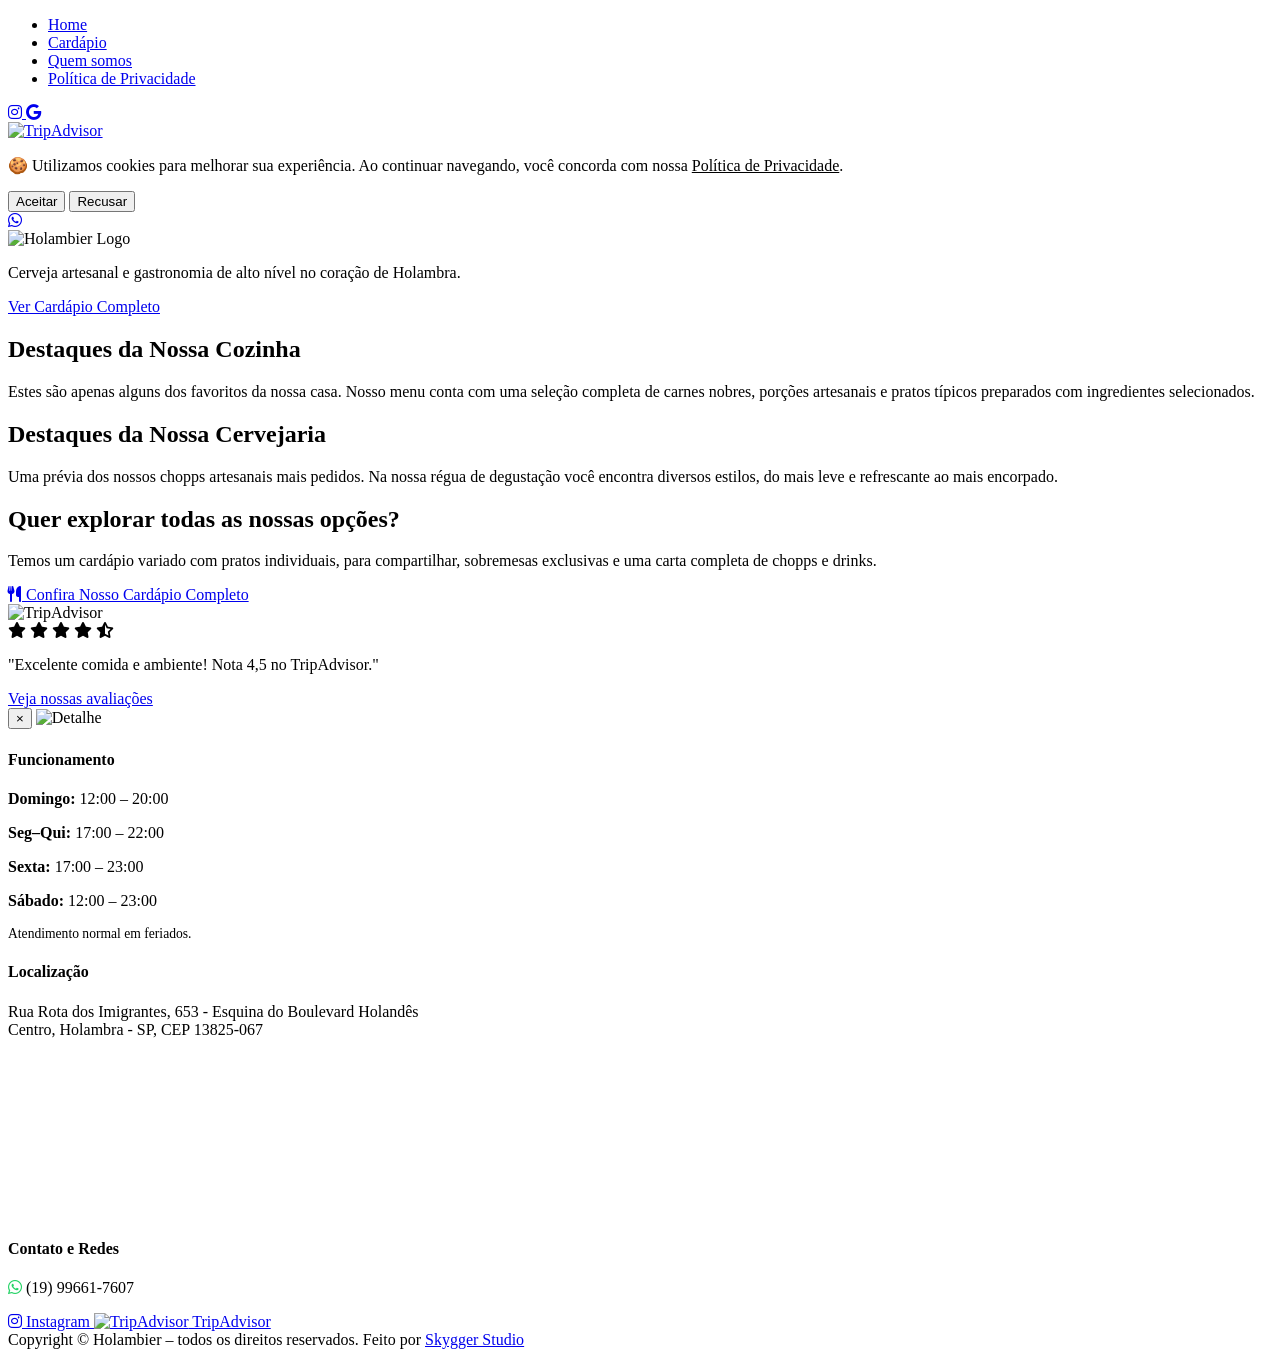
==== index.html @ f2d55236 "Add files via upload" ====
<!DOCTYPE html>
<html lang="pt-BR">
<head>
    <meta charset="UTF-8">
    <meta name="viewport" content="width=device-width, initial-scale=1.0">
    <title>Holambier - Cervejaria e Restaurante</title>

    <!-- ===== FAVICON E ICONES PARA DISPOSITIVOS ===== -->
    <link rel="icon" type="image/x-icon" href="assets/favicon/favicon.ico">
    <link rel="icon" type="image/png" sizes="16x16" href="assets/favicon/favicon-16x16.png">
    <link rel="icon" type="image/png" sizes="32x32" href="assets/favicon/favicon-32x32.png">
    <link rel="apple-touch-icon" sizes="180x180" href="assets/favicon/apple-touch-icon.png">
    <link rel="manifest" href="assets/favicon/site.webmanifest">
    <meta name="theme-color" content="#2E7D32">
    <meta name="msapplication-TileColor" content="#2E7D32">

    <link rel="stylesheet" href="css/style.css">
    <link rel="stylesheet" href="https://cdnjs.cloudflare.com/ajax/libs/font-awesome/6.5.1/css/all.min.css">
    <link href="https://fonts.googleapis.com/css2?family=Roboto:wght@300;400;700&display=swap" rel="stylesheet">
</head>
<body>

<!-- ===== HEADER ===== -->
<header>
    <nav>
        <ul class="nav-menu">
            <li><a href="/" class="active">Home</a></li>
            <li><a href="https://www.hubt.com.br/holambier/" target="_blank">Cardápio</a></li>
            <li><a href="/quem-somos.html">Quem somos</a></li>
            <li><a href="/politica-privacidade.html">Política de Privacidade</a></li>
        </ul>
    </nav>

    <div class="social-header">
        <!-- Instagram -->
        <a href="https://www.instagram.com/holambier" target="_blank" aria-label="Instagram" class="social-icon instagram-icon" title="Instagram">
            <i class="fab fa-instagram"></i>
        </a>

        <!-- Google Avaliações -->
        <a href="https://www.google.com/search?sca_esv=950999559134ba52&sxsrf=APpeQntP0sqoqLEE3klOQlutEDV9DMvcqQ:1787597379510&q=holambier&si=APenkKm7iecQ4G6P-TsbSMFKIQtv3EFIqRAFw-i8uEbk55Z-_4gSCZ5ScF9Y3ljlIF3oCHQ-amHtndFw8W07vaMOi-NIiqtqvQxtN-F60VA5deYGMdlO10smxaSkGRQbOfnfFxfHmals&sa=X&ved=2ahUKEwjnh7qW97mWAxVPIbkGHW5xDCAQrrQLegQIHBAA&biw=1858&bih=959&dpr=1" target="_blank" aria-label="Google Avaliações" class="social-icon google-icon" title="Avalie no Google">
            <i class="fab fa-google"></i>
        </a>

        <!-- Barra separadora vertical -->
        <span class="header-divider"></span>

        <!-- TripAdvisor -->
        <div class="tripadvisor-btn">
            <a href="https://www.tripadvisor.pt/Restaurant_Review-g2572355-d25233735-Reviews-Restaurante_e_Cervejaria_Holambier-Holambra_State_of_Sao_Paulo.html" target="_blank" title="TripAdvisor">
                <img src="images/tripadvisor.png" alt="TripAdvisor" class="tripadvisor-logo-header">
            </a>
        </div>
    </div>

    <div class="hamburger">
        <span></span>
        <span></span>
        <span></span>
    </div>
</header>

<!-- ===== BANNER DE COOKIES ===== -->
<div id="cookieBanner" class="cookie-banner">
    <p>🍪 Utilizamos cookies para melhorar sua experiência. Ao continuar navegando, você concorda com nossa <a href="/politica-privacidade.html" style="color: var(--orange);">Política de Privacidade</a>.</p>
    <div class="btn-group">
        <button class="btn-accept" id="acceptCookies">Aceitar</button>
        <button class="btn-refuse" id="refuseCookies">Recusar</button>
    </div>
</div>

<!-- ===== WHATSAPP FIXO ===== -->
<a href="https://wa.me/5519996617607?text=Olá! Gostaria de mais informações sobre a Holambier." target="_blank" class="whatsapp-float" aria-label="WhatsApp">
    <i class="fab fa-whatsapp"></i>
</a>

<!-- ===== CONTEÚDO PRINCIPAL ===== -->
<main>
    <!-- HERO -->
    <section class="hero hero-banner">
        <div class="container">
            <img src="images/logo-grande.png" alt="Holambier Logo" class="hero-logo">
            <p class="hero-subtitle">Cerveja artesanal e gastronomia de alto nível no coração de Holambra.</p>
            <a href="https://www.hubt.com.br/holambier/" target="_blank" class="btn-primary">Ver Cardápio Completo</a>
        </div>
    </section>

    <!-- DESTAQUES DA GASTRONOMIA E CERVEJARIA -->
    <section class="container">
        <div class="destaques-header">
            <h2 class="section-title">Destaques da Nossa Cozinha</h2>
            <p class="section-intro">Estes são apenas alguns dos favoritos da nossa casa. Nosso menu conta com uma seleção completa de carnes nobres, porções artesanais e pratos típicos preparados com ingredientes selecionados.</p>
        </div>
        <div class="pratos-grid" id="pratosGrid">
            <!-- gerado via JS -->
        </div>
    </section>

    <!-- BEBIDAS E CHOPPS -->
    <section class="container">
        <div class="destaques-header">
            <h2 class="section-title">Destaques da Nossa Cervejaria</h2>
            <p class="section-intro">Uma prévia dos nossos chopps artesanais mais pedidos. Na nossa régua de degustação você encontra diversos estilos, do mais leve e refrescante ao mais encorpado.</p>
        </div>
        <div class="bebidas-grid" id="bebidasGrid">
            <!-- gerado via JS -->
        </div>
    </section>

    <!-- BANNER DE CHAMADA PRO CARDÁPIO COMPLETO -->
    <section class="container">
        <div class="cardapio-banner">
            <h2>Quer explorar todas as nossas opções?</h2>
            <p>Temos um cardápio variado com pratos individuais, para compartilhar, sobremesas exclusivas e uma carta completa de chopps e drinks.</p>
            <a href="https://www.hubt.com.br/holambier/" target="_blank" class="btn-cardapio-completo">
                <i class="fas fa-utensils"></i> Confira Nosso Cardápio Completo
            </a>
        </div>
    </section>

    <!-- PROVA SOCIAL -->
    <section class="container">
        <div class="prova-social">
            <img src="images/tripadvisor.png" alt="TripAdvisor" class="tripadvisor-logo-social">
            <div class="estrelas">
                <i class="fas fa-star"></i>
                <i class="fas fa-star"></i>
                <i class="fas fa-star"></i>
                <i class="fas fa-star"></i>
                <i class="fas fa-star-half-alt"></i>
            </div>
            <p>"Excelente comida e ambiente! Nota 4,5 no TripAdvisor."</p>
            <a href="https://www.tripadvisor.pt/Restaurant_Review-g2572355-d25233735-Reviews-Restaurante_e_Cervejaria_Holambier-Holambra_State_of_Sao_Paulo.html" target="_blank">Veja nossas avaliações</a>
        </div>
    </section>
</main>

<!-- ===== MODAL ===== -->
<div class="modal-overlay" id="modalOverlay">
    <div class="modal-content">
        <button class="modal-close" id="modalClose">&times;</button>
        <img id="modalImg" src="" alt="Detalhe">
        <div class="modal-body">
            <h2 id="modalTitle"></h2>
            <div id="modalBadge" style="margin-bottom: 12px;"></div>
            <p id="modalDesc"></p>
        </div>
    </div>
</div>

<!-- ===== FOOTER ===== -->
<footer>
    <div class="footer-grid">
        <div class="footer-col">
            <h4>Funcionamento</h4>
            <p><strong>Domingo:</strong> 12:00 – 20:00</p>
            <p><strong>Seg–Qui:</strong> 17:00 – 22:00</p>
            <p><strong>Sexta:</strong> 17:00 – 23:00</p>
            <p><strong>Sábado:</strong> 12:00 – 23:00</p>
            <p style="margin-top: 8px; font-size: 0.85rem; color: var(--orange);">Atendimento normal em feriados.</p>
        </div>

        <div class="footer-col">
            <h4>Localização</h4>
            <p>Rua Rota dos Imigrantes, 653 - Esquina do Boulevard Holandês<br>
            Centro, Holambra - SP, CEP 13825-067</p>
            <div style="margin-top: 12px; border-radius: 8px; overflow: hidden; max-width: 100%;">
                <iframe 
                    src="https://www.google.com/maps/embed?pb=!1m18!1m12!1m3!1d3675.889!2d-47.058!3d-22.633!2m3!1f0!2f0!3f0!3m2!1i1024!2i768!4f13.1!3m3!1m2!1s0x94c8b6b0b0b0b0b0%3A0x0!2zMjLCsDM3JzU4LjgiUyA0N8KwMDMnMjguOCJX!5e0!3m2!1spt-BR!2sbr!4v1647000000000" 
                    width="100%" 
                    height="160" 
                    style="border:0;" 
                    allowfullscreen="" 
                    loading="lazy">
                </iframe>
            </div>
        </div>

        <div class="footer-col">
            <h4>Contato e Redes</h4>
            <p><i class="fab fa-whatsapp" style="color: #25D366;"></i> (19) 99661-7607</p>
            <div class="footer-social-links" style="margin-top: 15px;">
                <a href="https://www.instagram.com/holambier/" target="_blank" class="footer-btn-social instagram">
                    <i class="fab fa-instagram"></i> Instagram
                </a>
                <a href="https://www.tripadvisor.pt/Restaurant_Review-g2572355-d25233735-Reviews-Restaurante_e_Cervejaria_Holambier-Holambra_State_of_Sao_Paulo.html" target="_blank" class="footer-btn-social tripadvisor">
                    <img src="images/tripadvisor-footer.png" alt="TripAdvisor"> TripAdvisor
                </a>
            </div>
        </div>
    </div>

    <div class="footer-copy">
        Copyright &copy; <span id="currentYear"></span> Holambier – todos os direitos reservados. 
        <span class="footer-credit">Feito por <a href="https://www.instagram.com/skyggerstudio/" target="_blank" rel="noopener noreferrer">Skygger Studio</a></span>
    </div>
</footer>

<script src="js/script.js"></script>
</body>
</html>
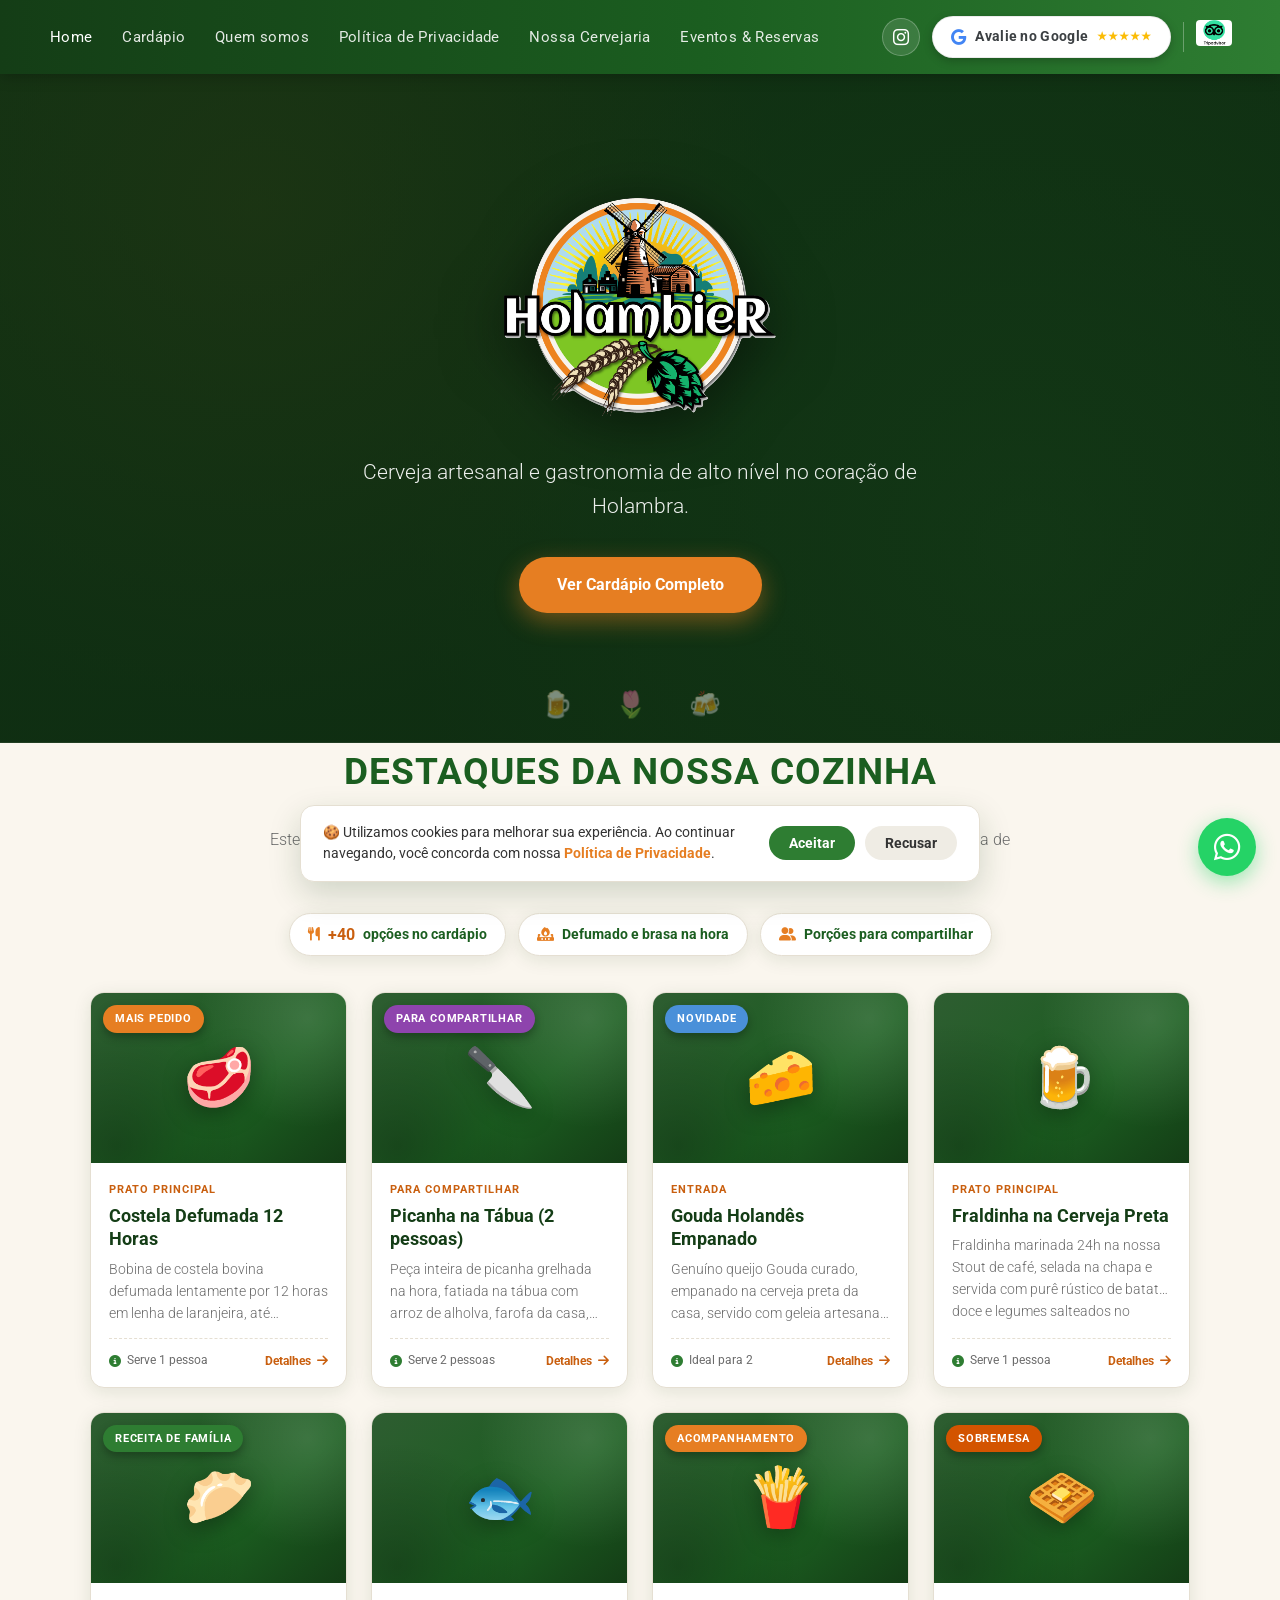
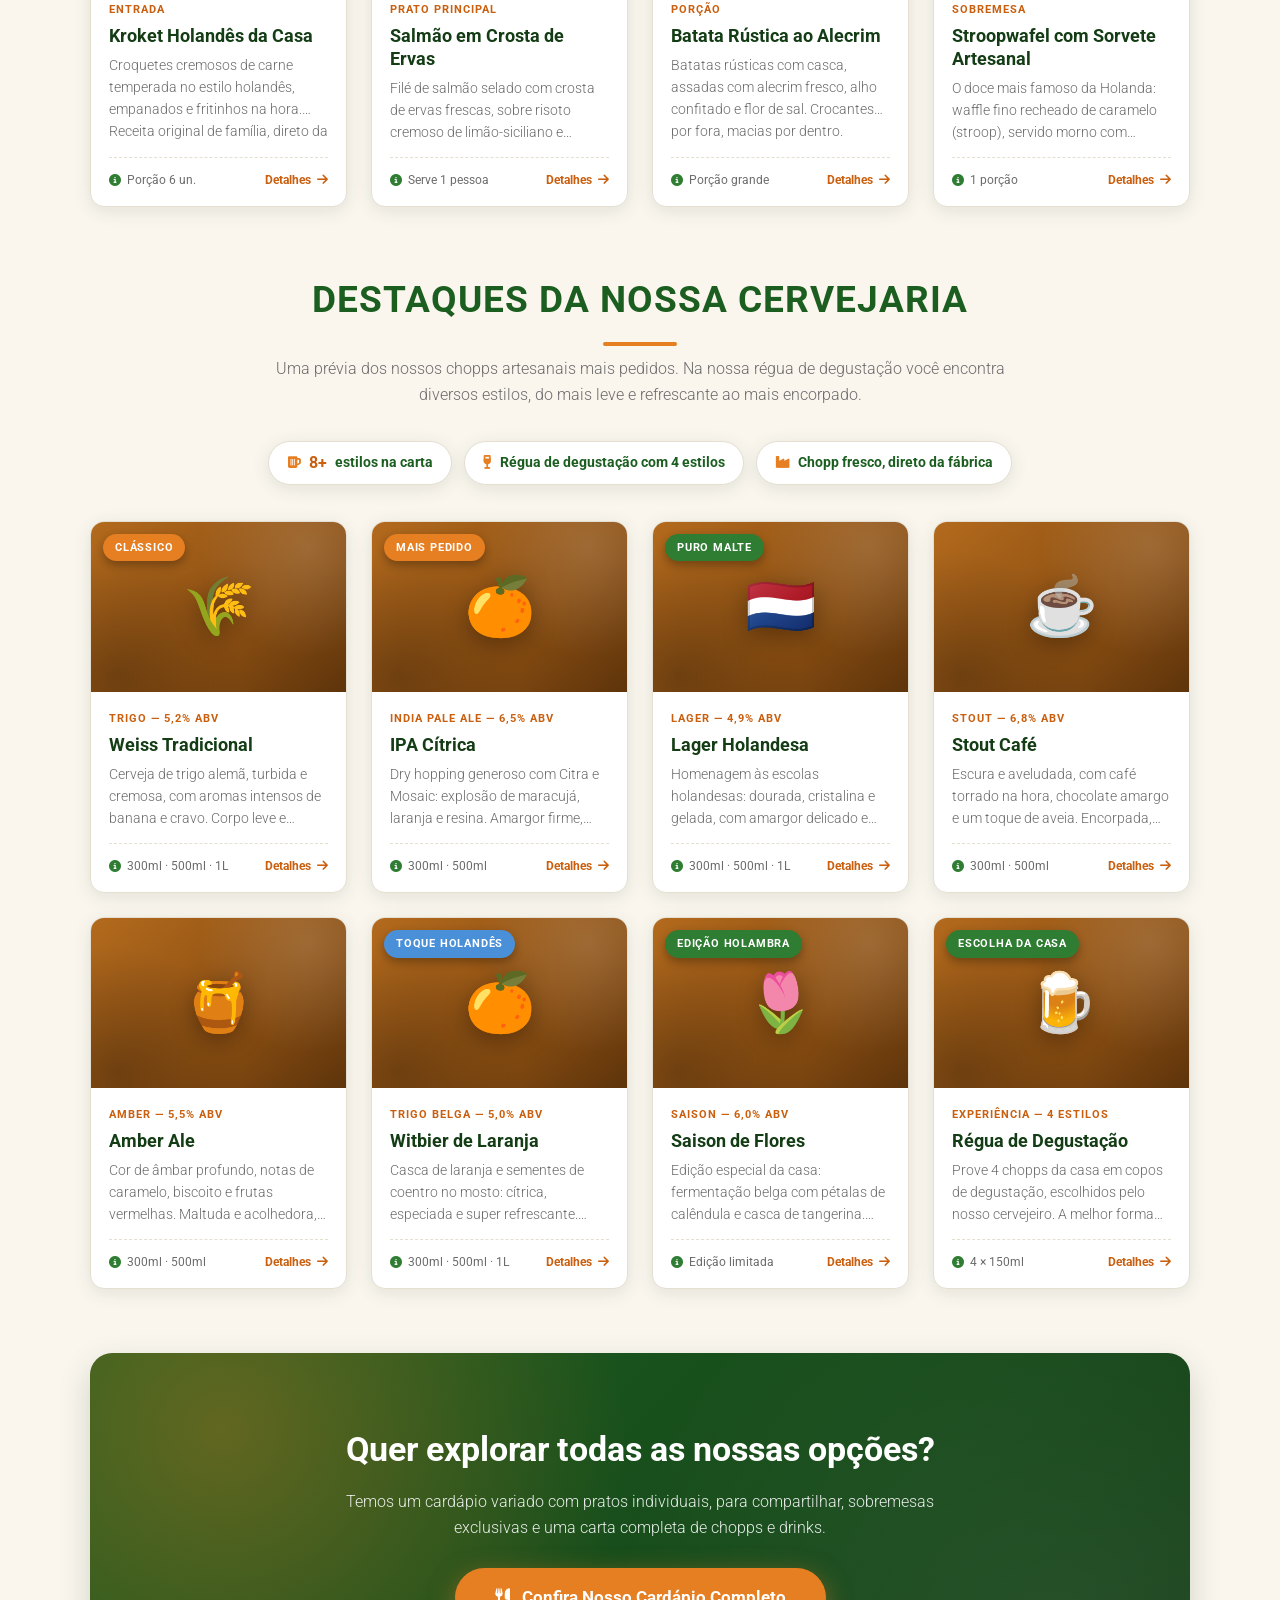
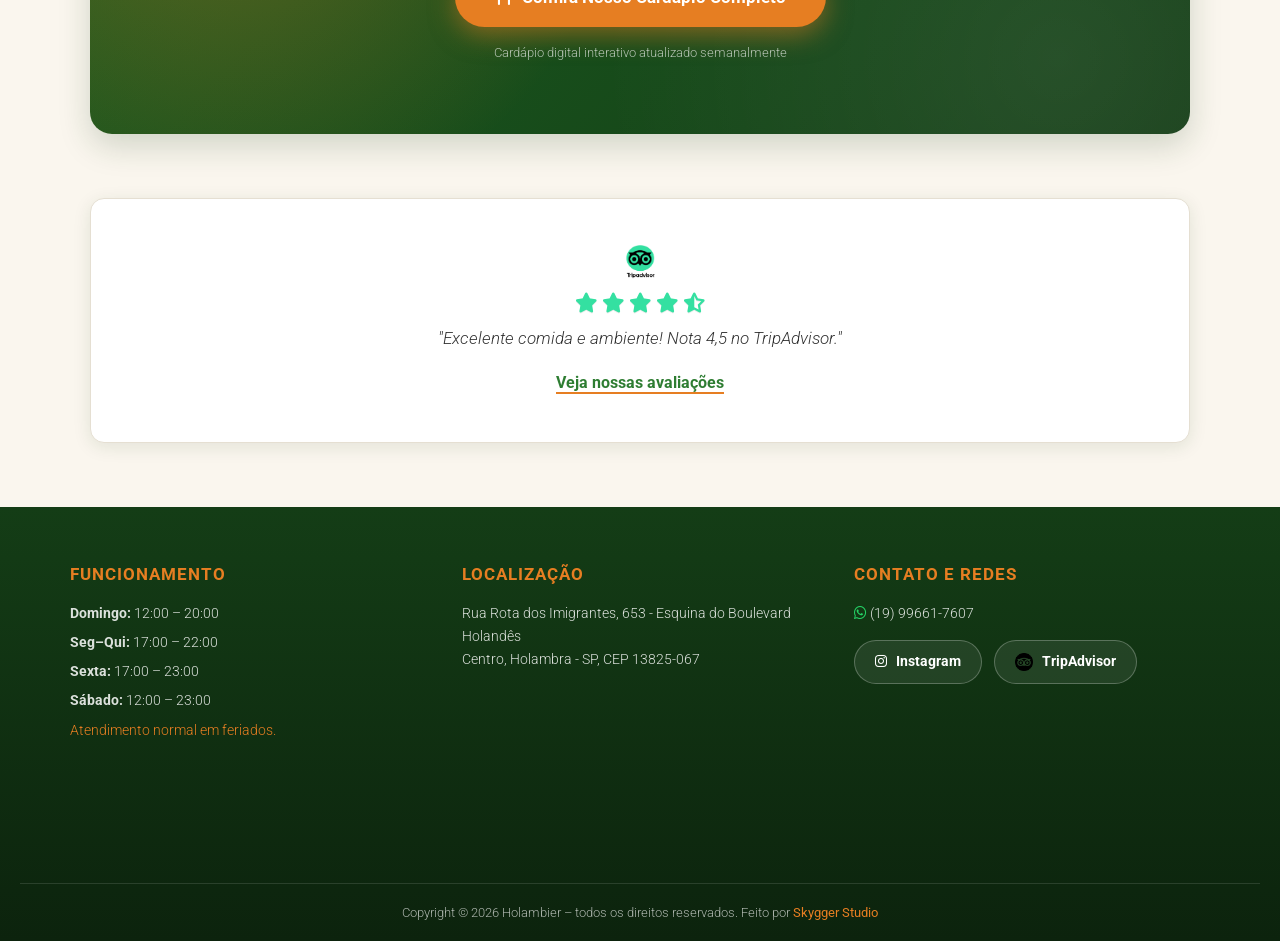
==== commit 08f21db1: "feat: botão Google no header, destaques completos, Instagram no footer e painel CMS estilo WordPress" ====
--- a/index.html
+++ b/index.html
@@ -31,19 +31,21 @@
         </ul>
     </nav>
 
-    <div class="social-header">
-        <!-- Instagram -->
-        <a href="https://www.instagram.com/holambier" target="_blank" aria-label="Instagram" class="social-icon instagram-icon" title="Instagram">
-            <i class="fab fa-instagram"></i>
-        </a>
-
-        <!-- Google Avaliações -->
-        <a href="https://www.google.com/search?sca_esv=950999559134ba52&sxsrf=APpeQntP0sqoqLEE3klOQlutEDV9DMvcqQ:1787597379510&q=holambier&si=APenkKm7iecQ4G6P-TsbSMFKIQtv3EFIqRAFw-i8uEbk55Z-_4gSCZ5ScF9Y3ljlIF3oCHQ-amHtndFw8W07vaMOi-NIiqtqvQxtN-F60VA5deYGMdlO10smxaSkGRQbOfnfFxfHmals&sa=X&ved=2ahUKEwjnh7qW97mWAxVPIbkGHW5xDCAQrrQLegQIHBAA&biw=1858&bih=959&dpr=1" target="_blank" aria-label="Google Avaliações" class="social-icon google-icon" title="Avalie no Google">
-            <i class="fab fa-google"></i>
-        </a>
-
-        <!-- Barra separadora vertical -->
-        <span class="header-divider"></span>
+    <div class="social-header">
+        <!-- Instagram -->
+        <a href="https://www.instagram.com/holambier" target="_blank" aria-label="Instagram" class="social-icon instagram-icon" title="Instagram">
+            <i class="fab fa-instagram"></i>
+        </a>
+
+        <!-- Google Avaliações -->
+        <a href="https://www.google.com/search?sca_esv=950999559134ba52&sxsrf=APpeQntP0sqoqLEE3klOQlutEDV9DMvcqQ:1787597379510&q=holambier&si=APenkKm7iecQ4G6P-TsbSMFKIQtv3EFIqRAFw-i8uEbk55Z-_4gSCZ5ScF9Y3ljlIF3oCHQ-amHtndFw8W07vaMOi-NIiqtqvQxtN-F60VA5deYGMdlO10smxaSkGRQbOfnfFxfHmals&sa=X&ved=2ahUKEwjnh7qW97mWAxVPIbkGHW5xDCAQrrQLegQIHBAA&biw=1858&bih=959&dpr=1" target="_blank" aria-label="Google Avaliações" class="google-review-btn" title="Avalie-nos no Google">
+            <i class="fab fa-google"></i>
+            <span class="google-label">Avalie no Google</span>
+            <span class="stars">★★★★★</span>
+        </a>
+
+        <!-- Barra separadora vertical -->
+        <span class="header-divider"></span>
 
         <!-- TripAdvisor -->
         <div class="tripadvisor-btn">
@@ -89,9 +91,14 @@
     <section class="container">
         <div class="destaques-header">
             <h2 class="section-title">Destaques da Nossa Cozinha</h2>
-            <p class="section-intro">Estes são apenas alguns dos favoritos da nossa casa. Nosso menu conta com uma seleção completa de carnes nobres, porções artesanais e pratos típicos preparados com ingredientes selecionados.</p>
-        </div>
-        <div class="pratos-grid" id="pratosGrid">
+            <p class="section-intro">Estes são apenas alguns dos favoritos da nossa casa. Nosso menu conta com uma seleção completa de carnes nobres, porções artesanais e pratos típicos preparados com ingredientes selecionados.</p>
+        </div>
+        <div class="menu-stats">
+            <span class="stat-chip"><i class="fas fa-utensils"></i> <strong>+40</strong> opções no cardápio</span>
+            <span class="stat-chip"><i class="fas fa-fire-burner"></i> Defumado e brasa na hora</span>
+            <span class="stat-chip"><i class="fas fa-user-group"></i> Porções para compartilhar</span>
+        </div>
+        <div class="pratos-grid" id="pratosGrid">
             <!-- gerado via JS -->
         </div>
     </section>
@@ -100,9 +107,14 @@
     <section class="container">
         <div class="destaques-header">
             <h2 class="section-title">Destaques da Nossa Cervejaria</h2>
-            <p class="section-intro">Uma prévia dos nossos chopps artesanais mais pedidos. Na nossa régua de degustação você encontra diversos estilos, do mais leve e refrescante ao mais encorpado.</p>
-        </div>
-        <div class="bebidas-grid" id="bebidasGrid">
+            <p class="section-intro">Uma prévia dos nossos chopps artesanais mais pedidos. Na nossa régua de degustação você encontra diversos estilos, do mais leve e refrescante ao mais encorpado.</p>
+        </div>
+        <div class="menu-stats">
+            <span class="stat-chip"><i class="fas fa-beer-mug-empty"></i> <strong>8+</strong> estilos na carta</span>
+            <span class="stat-chip"><i class="fas fa-wine-glass"></i> Régua de degustação com 4 estilos</span>
+            <span class="stat-chip"><i class="fas fa-industry"></i> Chopp fresco, direto da fábrica</span>
+        </div>
+        <div class="bebidas-grid" id="bebidasGrid">
             <!-- gerado via JS -->
         </div>
     </section>
@@ -112,11 +124,12 @@
         <div class="cardapio-banner">
             <h2>Quer explorar todas as nossas opções?</h2>
             <p>Temos um cardápio variado com pratos individuais, para compartilhar, sobremesas exclusivas e uma carta completa de chopps e drinks.</p>
-            <a href="https://www.hubt.com.br/holambier/" target="_blank" class="btn-cardapio-completo">
-                <i class="fas fa-utensils"></i> Confira Nosso Cardápio Completo
-            </a>
-        </div>
-    </section>
+            <a href="https://www.hubt.com.br/holambier/" target="_blank" class="btn-cardapio-completo">
+                <i class="fas fa-utensils"></i> Confira Nosso Cardápio Completo
+            </a>
+            <span class="cardapio-note">Cardápio digital interativo atualizado semanalmente</span>
+        </div>
+    </section>
 
     <!-- PROVA SOCIAL -->
     <section class="container">
@@ -196,6 +209,7 @@
     </div>
 </footer>
 
-<script src="js/script.js"></script>
-</body>
+<script src="js/script.js"></script>
+<script src="js/cms.js"></script>
+</body>
 </html>
--- a/css/style.css
+++ b/css/style.css
@@ -0,0 +1,1389 @@
+/* ============================================================
+   HOLAMBIER — Cervejaria & Restaurante
+   Folha de estilos principal
+   ------------------------------------------------------------
+   Paleta: verde (marca) + laranja (holandês/Holambra)
+   ============================================================ */
+
+/* ===== VARIÁVEIS E RESET ===== */
+:root {
+    --green: #2E7D32;
+    --green-dark: #1B5E20;
+    --green-deep: #143D16;
+    --orange: #E67E22;
+    --orange-dark: #C95F0F;
+    --cream: #FAF6EE;
+    --white: #FFFFFF;
+    --text: #333333;
+    --text-light: #6B6B6B;
+    --border: #E5DFD2;
+    --shadow: 0 4px 18px rgba(20, 61, 22, 0.10);
+    --shadow-lg: 0 12px 32px rgba(20, 61, 22, 0.18);
+    --radius: 14px;
+    --header-h: 74px;
+}
+
+* {
+    margin: 0;
+    padding: 0;
+    box-sizing: border-box;
+}
+
+html {
+    scroll-behavior: smooth;
+}
+
+body {
+    font-family: 'Roboto', Arial, sans-serif;
+    background: var(--cream);
+    color: var(--text);
+    line-height: 1.6;
+    padding-top: var(--header-h);
+    -webkit-font-smoothing: antialiased;
+}
+
+img {
+    max-width: 100%;
+    display: block;
+}
+
+a {
+    text-decoration: none;
+    color: inherit;
+}
+
+.container {
+    max-width: 1140px;
+    margin: 0 auto;
+    padding: 0 20px;
+}
+
+main.container {
+    padding-top: 48px;
+    padding-bottom: 64px;
+}
+
+section.container {
+    margin-bottom: 64px;
+}
+
+/* ===== HEADER ===== */
+header {
+    position: fixed;
+    top: 0;
+    left: 0;
+    right: 0;
+    z-index: 1000;
+    height: var(--header-h);
+    display: flex;
+    align-items: center;
+    justify-content: space-between;
+    gap: 16px;
+    padding: 0 clamp(16px, 4vw, 48px);
+    background: linear-gradient(90deg, var(--green-deep) 0%, var(--green-dark) 55%, var(--green) 100%);
+    box-shadow: 0 2px 14px rgba(0, 0, 0, 0.25);
+}
+
+nav {
+    flex: 1;
+    min-width: 0;
+}
+
+.nav-menu {
+    display: flex;
+    align-items: center;
+    gap: clamp(10px, 2vw, 26px);
+    list-style: none;
+    flex-wrap: nowrap;
+    overflow-x: auto;
+    scrollbar-width: none;
+}
+
+.nav-menu::-webkit-scrollbar { display: none; }
+
+.nav-menu a {
+    color: rgba(255, 255, 255, 0.88);
+    font-size: 0.95rem;
+    font-weight: 400;
+    letter-spacing: 0.4px;
+    padding: 6px 2px;
+    border-bottom: 2px solid transparent;
+    transition: color 0.25s, border-color 0.25s;
+    white-space: nowrap;
+}
+
+.nav-menu a:hover,
+.nav-menu a.active {
+    color: #fff;
+    border-bottom-color: var(--orange);
+}
+
+/* --- Ícones sociais do header --- */
+.social-header {
+    display: flex;
+    align-items: center;
+    gap: 12px;
+    flex-shrink: 0;
+}
+
+.social-icon {
+    display: inline-flex;
+    align-items: center;
+    justify-content: center;
+    width: 38px;
+    height: 38px;
+    border-radius: 50%;
+    font-size: 1.15rem;
+    color: #fff;
+    background: rgba(255, 255, 255, 0.12);
+    border: 1px solid rgba(255, 255, 255, 0.25);
+    transition: transform 0.25s, background 0.25s, box-shadow 0.25s;
+}
+
+.social-icon:hover {
+    transform: translateY(-2px);
+    box-shadow: 0 6px 14px rgba(0, 0, 0, 0.3);
+}
+
+.instagram-icon:hover {
+    background: linear-gradient(45deg, #F09433, #E6683C, #DC2743, #CC2366, #BC1888);
+    border-color: transparent;
+}
+
+.header-divider {
+    width: 1px;
+    height: 30px;
+    background: rgba(255, 255, 255, 0.3);
+}
+
+.tripadvisor-btn a {
+    display: inline-flex;
+    align-items: center;
+}
+
+.tripadvisor-logo-header {
+    height: 26px;
+    width: auto;
+    border-radius: 4px;
+    transition: transform 0.25s, filter 0.25s;
+}
+
+.tripadvisor-btn a:hover .tripadvisor-logo-header {
+    transform: translateY(-2px) scale(1.05);
+    filter: drop-shadow(0 4px 8px rgba(0, 0, 0, 0.35));
+}
+
+/* --- Botão "Avalie no Google" --- */
+.google-review-btn {
+    display: inline-flex;
+    align-items: center;
+    gap: 9px;
+    padding: 9px 18px;
+    border-radius: 50px;
+    background: #fff;
+    color: #3c4043;
+    font-size: 0.85rem;
+    font-weight: 700;
+    letter-spacing: 0.3px;
+    border: 1px solid rgba(0, 0, 0, 0.08);
+    box-shadow: 0 3px 10px rgba(0, 0, 0, 0.22);
+    transition: transform 0.25s, box-shadow 0.25s;
+    white-space: nowrap;
+}
+
+.google-review-btn i {
+    color: #4285F4;
+    font-size: 1rem;
+}
+
+.google-review-btn:hover {
+    transform: translateY(-2px);
+    box-shadow: 0 8px 18px rgba(0, 0, 0, 0.35);
+}
+
+.google-review-btn .stars {
+    color: #FBBC05;
+    font-size: 0.7rem;
+    letter-spacing: 1px;
+}
+
+/* --- Hamburger --- */
+.hamburger {
+    display: none;
+    flex-direction: column;
+    gap: 5px;
+    cursor: pointer;
+    padding: 6px;
+    flex-shrink: 0;
+}
+
+.hamburger span {
+    width: 26px;
+    height: 3px;
+    border-radius: 2px;
+    background: #fff;
+    transition: transform 0.3s, opacity 0.3s;
+}
+
+header.nav-open .hamburger span:nth-child(1) { transform: translateY(8px) rotate(45deg); }
+header.nav-open .hamburger span:nth-child(2) { opacity: 0; }
+header.nav-open .hamburger span:nth-child(3) { transform: translateY(-8px) rotate(-45deg); }
+
+/* ===== BANNER DE COOKIES ===== */
+.cookie-banner {
+    position: fixed;
+    bottom: -220px;
+    left: 50%;
+    transform: translateX(-50%);
+    width: min(680px, calc(100% - 32px));
+    z-index: 1600;
+    display: flex;
+    align-items: center;
+    gap: 18px;
+    padding: 16px 22px;
+    background: #ffffff;
+    border: 1px solid var(--border);
+    border-radius: var(--radius);
+    box-shadow: var(--shadow-lg);
+    transition: bottom 0.5s ease;
+    flex-wrap: wrap;
+}
+
+.cookie-banner.visible {
+    bottom: 18px;
+}
+
+.cookie-banner p {
+    flex: 1;
+    min-width: 220px;
+    font-size: 0.85rem;
+    color: var(--text);
+}
+
+.cookie-banner a {
+    font-weight: 700;
+}
+
+.btn-group {
+    display: flex;
+    gap: 10px;
+}
+
+.btn-accept,
+.btn-refuse {
+    padding: 9px 20px;
+    border: none;
+    border-radius: 50px;
+    font-family: inherit;
+    font-size: 0.85rem;
+    font-weight: 700;
+    cursor: pointer;
+    transition: transform 0.2s, opacity 0.2s;
+}
+
+.btn-accept { background: var(--green); color: #fff; }
+.btn-refuse { background: #EFECE4; color: var(--text); }
+
+.btn-accept:hover, .btn-refuse:hover { transform: translateY(-2px); opacity: 0.92; }
+
+/* ===== WHATSAPP FIXO ===== */
+.whatsapp-float {
+    position: fixed;
+    bottom: 24px;
+    right: 24px;
+    z-index: 1500;
+    width: 58px;
+    height: 58px;
+    border-radius: 50%;
+    display: flex;
+    align-items: center;
+    justify-content: center;
+    background: #25D366;
+    color: #fff;
+    font-size: 1.9rem;
+    box-shadow: 0 6px 20px rgba(37, 211, 102, 0.45);
+    transition: transform 0.25s;
+}
+
+.whatsapp-float:hover {
+    transform: scale(1.1) rotate(6deg);
+}
+
+/* ===== HERO ===== */
+.hero {
+    position: relative;
+    padding: 110px 20px 130px;
+    text-align: center;
+    color: #fff;
+    overflow: hidden;
+    background:
+        linear-gradient(rgba(15, 46, 18, 0.78), rgba(15, 46, 18, 0.82)),
+        radial-gradient(circle at 20% 20%, rgba(230, 126, 34, 0.25), transparent 45%),
+        radial-gradient(circle at 80% 70%, rgba(46, 125, 50, 0.55), transparent 55%),
+        linear-gradient(160deg, var(--green-deep), #0E2A10);
+}
+
+.hero-banner {
+    background-size: cover;
+    background-position: center;
+}
+
+.hero::after {
+    content: "🍺 🌷 🍻";
+    position: absolute;
+    bottom: 18px;
+    left: 0;
+    right: 0;
+    font-size: 1.6rem;
+    letter-spacing: 18px;
+    opacity: 0.45;
+}
+
+.hero .container {
+    position: relative;
+    z-index: 1;
+    max-width: 820px;
+}
+
+.hero-logo {
+    width: min(300px, 70vw);
+    margin: 0 auto 24px;
+    filter: drop-shadow(0 10px 30px rgba(0, 0, 0, 0.5));
+    border-radius: 20px;
+}
+
+.hero-logo-fallback {
+    font-size: clamp(2.6rem, 8vw, 4.2rem);
+    font-weight: 700;
+    letter-spacing: 6px;
+    color: #fff;
+    text-transform: uppercase;
+    text-shadow: 0 4px 24px rgba(0, 0, 0, 0.5);
+    margin-bottom: 8px;
+}
+
+.hero-logo-fallback small {
+    display: block;
+    font-size: 0.9rem;
+    font-weight: 300;
+    letter-spacing: 10px;
+    color: var(--orange);
+    margin-top: 6px;
+}
+
+.hero-subtitle {
+    font-size: clamp(1.05rem, 2.4vw, 1.3rem);
+    font-weight: 300;
+    max-width: 640px;
+    margin: 0 auto 34px;
+    color: rgba(255, 255, 255, 0.92);
+}
+
+.btn-primary {
+    display: inline-flex;
+    align-items: center;
+    gap: 10px;
+    background: var(--orange);
+    color: #fff;
+    font-weight: 700;
+    font-size: 1rem;
+    padding: 15px 38px;
+    border-radius: 50px;
+    box-shadow: 0 8px 24px rgba(230, 126, 34, 0.45);
+    transition: transform 0.25s, box-shadow 0.25s, background 0.25s;
+}
+
+.btn-primary:hover {
+    background: var(--orange-dark);
+    transform: translateY(-3px);
+    box-shadow: 0 12px 30px rgba(230, 126, 34, 0.55);
+}
+
+/* ===== SEÇÕES / DESTAQUES ===== */
+.destaques-header {
+    text-align: center;
+    max-width: 760px;
+    margin: 0 auto 34px;
+}
+
+.section-title {
+    font-size: clamp(1.7rem, 4vw, 2.3rem);
+    font-weight: 700;
+    color: var(--green-dark);
+    text-transform: uppercase;
+    letter-spacing: 1px;
+    margin-bottom: 10px;
+}
+
+.section-title::after {
+    content: "";
+    display: block;
+    width: 74px;
+    height: 4px;
+    border-radius: 2px;
+    background: var(--orange);
+    margin: 12px auto 0;
+}
+
+.section-intro {
+    font-size: 1rem;
+    color: var(--text-light);
+    font-weight: 300;
+}
+
+/* --- Selos de quantidade (stats) --- */
+.menu-stats {
+    display: flex;
+    justify-content: center;
+    flex-wrap: wrap;
+    gap: 12px;
+    margin: 0 auto 36px;
+}
+
+.stat-chip {
+    display: inline-flex;
+    align-items: center;
+    gap: 8px;
+    background: #fff;
+    border: 1px solid var(--border);
+    border-radius: 50px;
+    padding: 8px 18px;
+    font-size: 0.85rem;
+    font-weight: 700;
+    color: var(--green-dark);
+    box-shadow: var(--shadow);
+}
+
+.stat-chip i { color: var(--orange); }
+.stat-chip strong { color: var(--orange-dark); font-size: 1rem; }
+
+/* ===== GRID DE PRATOS E BEBIDAS ===== */
+.pratos-grid,
+.bebidas-grid {
+    display: grid;
+    grid-template-columns: repeat(auto-fill, minmax(255px, 1fr));
+    gap: 24px;
+}
+
+.menu-card {
+    background: var(--white);
+    border: 1px solid var(--border);
+    border-radius: var(--radius);
+    overflow: hidden;
+    box-shadow: var(--shadow);
+    cursor: pointer;
+    display: flex;
+    flex-direction: column;
+    transition: transform 0.3s, box-shadow 0.3s;
+    animation: fadeUp 0.5s ease backwards;
+}
+
+.menu-card:nth-child(1) { animation-delay: 0.03s; }
+.menu-card:nth-child(2) { animation-delay: 0.08s; }
+.menu-card:nth-child(3) { animation-delay: 0.13s; }
+.menu-card:nth-child(4) { animation-delay: 0.18s; }
+.menu-card:nth-child(5) { animation-delay: 0.23s; }
+.menu-card:nth-child(6) { animation-delay: 0.28s; }
+.menu-card:nth-child(7) { animation-delay: 0.33s; }
+.menu-card:nth-child(8) { animation-delay: 0.38s; }
+
+.menu-card:hover {
+    transform: translateY(-6px);
+    box-shadow: var(--shadow-lg);
+}
+
+.card-media {
+    position: relative;
+    height: 170px;
+    display: flex;
+    align-items: center;
+    justify-content: center;
+    background: linear-gradient(140deg, #2E5D31, var(--green-dark) 60%, var(--green-deep));
+    overflow: hidden;
+}
+
+.bebidas-grid .card-media {
+    background: linear-gradient(140deg, #B36A1D, #8A4E12 60%, #5E340B);
+}
+
+.card-media img {
+    width: 100%;
+    height: 100%;
+    object-fit: cover;
+    transition: transform 0.4s;
+}
+
+.menu-card:hover .card-media img {
+    transform: scale(1.07);
+}
+
+.card-emoji {
+    font-size: 3.6rem;
+    filter: drop-shadow(0 6px 12px rgba(0, 0, 0, 0.35));
+    transition: transform 0.3s;
+}
+
+.menu-card:hover .card-emoji {
+    transform: scale(1.15) rotate(-4deg);
+}
+
+.card-media::before {
+    content: "";
+    position: absolute;
+    inset: 0;
+    background:
+        radial-gradient(circle at 85% 15%, rgba(255, 255, 255, 0.14), transparent 42%),
+        radial-gradient(circle at 10% 90%, rgba(0, 0, 0, 0.25), transparent 45%);
+}
+
+.card-badge {
+    position: absolute;
+    top: 12px;
+    left: 12px;
+    z-index: 2;
+    background: var(--orange);
+    color: #fff;
+    font-size: 0.68rem;
+    font-weight: 700;
+    text-transform: uppercase;
+    letter-spacing: 0.8px;
+    padding: 5px 12px;
+    border-radius: 50px;
+    box-shadow: 0 4px 10px rgba(0, 0, 0, 0.3);
+}
+
+.card-badge.badge-novidade { background: #4A90D9; }
+.card-badge.badge-compartilhar { background: #8E44AD; }
+.card-badge.badge-casa { background: var(--green); }
+.card-badge.badge-sobremesa { background: #D35400; }
+.card-badge.badge-casa:hover { background: var(--green); }
+
+.card-content {
+    flex: 1;
+    display: flex;
+    flex-direction: column;
+    padding: 18px 18px 16px;
+}
+
+.card-tag {
+    font-size: 0.7rem;
+    font-weight: 700;
+    text-transform: uppercase;
+    letter-spacing: 1px;
+    color: var(--orange-dark);
+    margin-bottom: 5px;
+}
+
+.card-title {
+    font-size: 1.12rem;
+    font-weight: 700;
+    color: var(--green-deep);
+    line-height: 1.3;
+    margin-bottom: 7px;
+}
+
+.card-desc {
+    font-size: 0.86rem;
+    font-weight: 300;
+    color: var(--text-light);
+    flex: 1;
+    display: -webkit-box;
+    -webkit-line-clamp: 3;
+    -webkit-box-orient: vertical;
+    overflow: hidden;
+}
+
+.card-footer {
+    display: flex;
+    align-items: center;
+    justify-content: space-between;
+    margin-top: 14px;
+    padding-top: 12px;
+    border-top: 1px dashed var(--border);
+}
+
+.card-meta {
+    font-size: 0.75rem;
+    color: var(--text-light);
+    display: inline-flex;
+    align-items: center;
+    gap: 6px;
+}
+
+.card-meta i { color: var(--green); }
+
+.card-cta {
+    font-size: 0.78rem;
+    font-weight: 700;
+    color: var(--orange-dark);
+    display: inline-flex;
+    align-items: center;
+    gap: 6px;
+    transition: gap 0.25s;
+}
+
+.menu-card:hover .card-cta { gap: 10px; }
+
+/* ===== BANNER DO CARDÁPIO COMPLETO ===== */
+.cardapio-banner {
+    position: relative;
+    text-align: center;
+    color: #fff;
+    padding: clamp(44px, 7vw, 70px) clamp(20px, 5vw, 60px);
+    border-radius: 22px;
+    overflow: hidden;
+    background:
+        radial-gradient(circle at 12% 20%, rgba(230, 126, 34, 0.35), transparent 40%),
+        radial-gradient(circle at 88% 80%, rgba(255, 255, 255, 0.08), transparent 45%),
+        linear-gradient(135deg, var(--green-dark), var(--green-deep));
+    box-shadow: var(--shadow-lg);
+}
+
+.cardapio-banner h2 {
+    font-size: clamp(1.5rem, 3.6vw, 2.1rem);
+    font-weight: 700;
+    margin-bottom: 12px;
+}
+
+.cardapio-banner p {
+    max-width: 640px;
+    margin: 0 auto 28px;
+    font-weight: 300;
+    color: rgba(255, 255, 255, 0.9);
+}
+
+.btn-cardapio-completo {
+    display: inline-flex;
+    align-items: center;
+    gap: 12px;
+    background: var(--orange);
+    color: #fff;
+    font-weight: 700;
+    font-size: 1.05rem;
+    padding: 16px 40px;
+    border-radius: 50px;
+    box-shadow: 0 8px 26px rgba(230, 126, 34, 0.5);
+    transition: transform 0.25s, background 0.25s, box-shadow 0.25s;
+}
+
+.btn-cardapio-completo:hover {
+    background: var(--orange-dark);
+    transform: translateY(-3px) scale(1.02);
+    box-shadow: 0 14px 34px rgba(230, 126, 34, 0.6);
+}
+
+.cardapio-note {
+    display: block;
+    margin-top: 16px;
+    font-size: 0.8rem;
+    color: rgba(255, 255, 255, 0.65);
+    font-weight: 300;
+}
+
+/* ===== PROVA SOCIAL ===== */
+.prova-social {
+    text-align: center;
+    background: #fff;
+    border: 1px solid var(--border);
+    border-radius: var(--radius);
+    box-shadow: var(--shadow);
+    padding: clamp(30px, 5vw, 46px);
+}
+
+.tripadvisor-logo-social {
+    height: 34px;
+    width: auto;
+    margin: 0 auto 14px;
+}
+
+.estrelas {
+    color: #34E0A1;
+    text-shadow: 0 1px 0 rgba(0, 0, 0, 0.08);
+    font-size: 1.25rem;
+    margin-bottom: 12px;
+    display: flex;
+    justify-content: center;
+    gap: 4px;
+}
+
+.prova-social p {
+    font-size: 1.08rem;
+    font-style: italic;
+    font-weight: 300;
+    max-width: 560px;
+    margin: 0 auto 18px;
+}
+
+.prova-social a {
+    color: var(--green);
+    font-weight: 700;
+    border-bottom: 2px solid var(--orange);
+    transition: color 0.25s;
+}
+
+.prova-social a:hover { color: var(--orange-dark); }
+
+.prova-social-row {
+    display: flex;
+    justify-content: center;
+    gap: 14px;
+    flex-wrap: wrap;
+    margin-top: 22px;
+}
+
+/* ===== MODAL ===== */
+.modal-overlay {
+    position: fixed;
+    inset: 0;
+    z-index: 2000;
+    display: flex;
+    align-items: center;
+    justify-content: center;
+    padding: 20px;
+    background: rgba(10, 25, 12, 0.72);
+    backdrop-filter: blur(4px);
+    opacity: 0;
+    pointer-events: none;
+    transition: opacity 0.3s;
+}
+
+.modal-overlay.open {
+    opacity: 1;
+    pointer-events: auto;
+}
+
+.modal-content {
+    position: relative;
+    width: min(560px, 100%);
+    max-height: 88vh;
+    overflow-y: auto;
+    background: #fff;
+    border-radius: 20px;
+    transform: translateY(24px) scale(0.97);
+    transition: transform 0.3s;
+    box-shadow: var(--shadow-lg);
+}
+
+.modal-overlay.open .modal-content {
+    transform: translateY(0) scale(1);
+}
+
+.modal-close {
+    position: absolute;
+    top: 14px;
+    right: 16px;
+    z-index: 5;
+    width: 38px;
+    height: 38px;
+    border: none;
+    border-radius: 50%;
+    background: rgba(0, 0, 0, 0.45);
+    color: #fff;
+    font-size: 1.5rem;
+    line-height: 1;
+    cursor: pointer;
+    transition: background 0.25s, transform 0.25s;
+}
+
+.modal-close:hover {
+    background: var(--orange);
+    transform: rotate(90deg);
+}
+
+#modalImg {
+    width: 100%;
+    height: 240px;
+    object-fit: cover;
+    border-radius: 20px 20px 0 0;
+}
+
+.modal-emoji-fallback {
+    height: 240px;
+    display: flex;
+    align-items: center;
+    justify-content: center;
+    font-size: 5rem;
+    background: linear-gradient(140deg, var(--green-dark), var(--green-deep));
+    border-radius: 20px 20px 0 0;
+}
+
+.modal-body {
+    padding: 26px 28px 32px;
+}
+
+.modal-body h2 {
+    color: var(--green-deep);
+    font-size: 1.5rem;
+    margin-bottom: 10px;
+}
+
+#modalDesc {
+    font-weight: 300;
+    color: var(--text);
+}
+
+.modal-harmonizacao {
+    margin-top: 18px;
+    padding: 14px 16px;
+    background: #F3F8F1;
+    border-left: 4px solid var(--green);
+    border-radius: 8px;
+    font-size: 0.88rem;
+}
+
+.modal-harmonizacao strong { color: var(--green-dark); display: block; margin-bottom: 4px; }
+
+.modal-badge {
+    display: inline-block;
+    background: var(--orange);
+    color: #fff;
+    font-size: 0.7rem;
+    font-weight: 700;
+    text-transform: uppercase;
+    letter-spacing: 0.8px;
+    padding: 5px 14px;
+    border-radius: 50px;
+}
+
+/* ===== FOOTER ===== */
+footer {
+    background: linear-gradient(180deg, var(--green-deep), #0C230D);
+    color: rgba(255, 255, 255, 0.85);
+    padding: 54px 20px 0;
+}
+
+.footer-grid {
+    max-width: 1140px;
+    margin: 0 auto 40px;
+    display: grid;
+    grid-template-columns: repeat(auto-fit, minmax(260px, 1fr));
+    gap: 36px;
+}
+
+.footer-col h4 {
+    color: var(--orange);
+    font-size: 1.05rem;
+    text-transform: uppercase;
+    letter-spacing: 1px;
+    margin-bottom: 14px;
+}
+
+.footer-col p {
+    font-size: 0.9rem;
+    font-weight: 300;
+    margin-bottom: 6px;
+}
+
+.footer-col iframe { display: block; }
+
+.footer-social-links,
+.social-icons {
+    display: flex;
+    gap: 12px;
+    flex-wrap: wrap;
+}
+
+.footer-btn-social {
+    display: inline-flex;
+    align-items: center;
+    gap: 9px;
+    padding: 10px 20px;
+    border-radius: 50px;
+    font-size: 0.85rem;
+    font-weight: 700;
+    color: #fff;
+    border: 1px solid rgba(255, 255, 255, 0.25);
+    background: rgba(255, 255, 255, 0.08);
+    transition: transform 0.25s, background 0.25s, box-shadow 0.25s;
+}
+
+.footer-btn-social img {
+    height: 18px;
+    width: auto;
+    border-radius: 3px;
+}
+
+.footer-btn-social.instagram:hover {
+    background: linear-gradient(45deg, #F09433, #E6683C, #DC2743, #CC2366, #BC1888);
+    border-color: transparent;
+    transform: translateY(-3px);
+    box-shadow: 0 8px 18px rgba(220, 39, 67, 0.4);
+}
+
+.footer-btn-social.tripadvisor:hover {
+    background: rgba(255, 255, 255, 0.18);
+    transform: translateY(-3px);
+}
+
+.footer-copy {
+    border-top: 1px solid rgba(255, 255, 255, 0.12);
+    text-align: center;
+    padding: 18px 20px;
+    font-size: 0.82rem;
+    font-weight: 300;
+    color: rgba(255, 255, 255, 0.65);
+}
+
+.footer-credit a {
+    color: var(--orange);
+    font-weight: 400;
+}
+
+/* ===== QUEM SOMOS ===== */
+.quem-somos-grid {
+    display: grid;
+    grid-template-columns: 1fr 1.4fr;
+    gap: 44px;
+    align-items: start;
+}
+
+.quem-somos-grid img {
+    width: 100%;
+    border-radius: var(--radius);
+    box-shadow: var(--shadow-lg);
+    object-fit: cover;
+}
+
+.quem-somos-texto h2 {
+    font-size: 2.1rem;
+    color: var(--green-dark);
+    text-transform: uppercase;
+    letter-spacing: 1px;
+    margin-bottom: 4px;
+}
+
+.quem-somos-texto h3 {
+    color: var(--orange-dark);
+    font-weight: 400;
+    font-size: 1.15rem;
+    margin-bottom: 18px;
+}
+
+.quem-somos-texto p {
+    margin-bottom: 14px;
+    font-weight: 300;
+    text-align: justify;
+}
+
+.quem-somos-texto h4 {
+    font-size: 1.05rem;
+    text-transform: uppercase;
+    letter-spacing: 0.6px;
+    margin-bottom: 6px;
+}
+
+.valores {
+    display: grid;
+    grid-template-columns: repeat(auto-fit, minmax(200px, 1fr));
+    gap: 14px;
+    margin-top: 10px;
+}
+
+.valores-item {
+    background: #fff;
+    border: 1px solid var(--border);
+    border-left: 4px solid var(--orange);
+    border-radius: 10px;
+    padding: 14px 16px;
+    box-shadow: var(--shadow);
+}
+
+.valores-item strong {
+    display: block;
+    color: var(--green-dark);
+    margin-bottom: 4px;
+}
+
+.valores-item p {
+    font-size: 0.85rem;
+    margin-bottom: 0;
+    text-align: left;
+}
+
+/* ===== POLÍTICA DE PRIVACIDADE ===== */
+.politica-content {
+    background: #fff;
+    border: 1px solid var(--border);
+    border-radius: var(--radius);
+    box-shadow: var(--shadow);
+    padding: clamp(26px, 5vw, 50px);
+    max-width: 900px;
+    margin: 0 auto;
+}
+
+.politica-content h1 {
+    color: var(--green-dark);
+    font-size: clamp(1.6rem, 4vw, 2.2rem);
+    text-transform: uppercase;
+    letter-spacing: 1px;
+    margin-bottom: 8px;
+}
+
+.politica-content h2 {
+    color: var(--green);
+    font-size: 1.2rem;
+    margin: 28px 0 8px;
+}
+
+.politica-content p {
+    margin-bottom: 12px;
+    font-weight: 300;
+}
+
+.politica-content ul {
+    margin: 0 0 16px 22px;
+    font-weight: 300;
+}
+
+.politica-content li { margin-bottom: 5px; }
+
+/* ===== FALLBACK DE IMAGENS ===== */
+.img-fallback {
+    display: flex;
+    align-items: center;
+    justify-content: center;
+    gap: 12px;
+    width: 100%;
+    height: 100%;
+    min-height: 60px;
+    background: linear-gradient(140deg, #2E5D31, var(--green-deep));
+    color: rgba(255, 255, 255, 0.9);
+    font-weight: 700;
+    letter-spacing: 1px;
+    text-transform: uppercase;
+    font-size: 0.95rem;
+}
+
+.img-fallback.tripadvisor-fallback {
+    background: #34E0A1;
+    color: #0A3D2B;
+    border-radius: 6px;
+    font-size: 0.8rem;
+    padding: 4px 12px;
+    height: auto;
+    min-height: 26px;
+}
+
+.img-fallback .fb-emoji { font-size: 2.2rem; }
+
+/* ===== PÁGINAS DINÂMICAS (CMS) ===== */
+.page-banner {
+    position: relative;
+    padding: clamp(70px, 10vw, 120px) 24px;
+    text-align: center;
+    color: #fff;
+    background:
+        radial-gradient(circle at 15% 25%, rgba(230, 126, 34, 0.3), transparent 45%),
+        linear-gradient(150deg, var(--green-deep), #0E2A10);
+    background-size: cover;
+    background-position: center;
+}
+
+.page-banner-inner { max-width: 780px; margin: 0 auto; }
+
+.page-banner h1 {
+    font-size: clamp(2rem, 6vw, 3rem);
+    text-transform: uppercase;
+    letter-spacing: 2px;
+    text-shadow: 0 4px 20px rgba(0, 0, 0, 0.4);
+    margin-bottom: 14px;
+}
+
+.page-banner p {
+    font-size: clamp(1rem, 2.4vw, 1.2rem);
+    font-weight: 300;
+    color: rgba(255, 255, 255, 0.92);
+    margin-bottom: 28px;
+}
+
+.page-section {
+    max-width: 1000px;
+    margin: 0 auto;
+    padding: 44px 20px 0;
+}
+
+.page-section:last-of-type { padding-bottom: 64px; }
+
+.page-text p { margin-bottom: 14px; font-weight: 300; font-size: 1.02rem; }
+
+.page-text { margin-top: 18px; }
+
+.page-colunas {
+    display: grid;
+    grid-template-columns: repeat(auto-fit, minmax(230px, 1fr));
+    gap: 22px;
+    margin-top: 26px;
+}
+
+.page-coluna {
+    background: #fff;
+    border: 1px solid var(--border);
+    border-radius: var(--radius);
+    padding: 24px 22px;
+    text-align: center;
+    box-shadow: var(--shadow);
+    transition: transform 0.25s, box-shadow 0.25s;
+}
+
+.page-coluna:hover { transform: translateY(-4px); box-shadow: var(--shadow-lg); }
+
+.page-coluna-emoji { font-size: 2.4rem; display: block; margin-bottom: 12px; }
+
+.page-coluna h3 {
+    color: var(--green-dark);
+    font-size: 1.05rem;
+    margin-bottom: 8px;
+}
+
+.page-coluna p { font-size: 0.88rem; font-weight: 300; color: var(--text-light); }
+
+.page-cartoes {
+    display: grid;
+    grid-template-columns: repeat(auto-fill, minmax(250px, 1fr));
+    gap: 22px;
+    margin-top: 26px;
+}
+
+.page-cartao {
+    background: #fff;
+    border: 1px solid var(--border);
+    border-radius: var(--radius);
+    overflow: hidden;
+    box-shadow: var(--shadow);
+    transition: transform 0.25s, box-shadow 0.25s;
+}
+
+.page-cartao:hover { transform: translateY(-4px); box-shadow: var(--shadow-lg); }
+
+.page-cartao-media {
+    position: relative;
+    height: 150px;
+    background: linear-gradient(140deg, #2E5D31, var(--green-deep));
+    display: flex;
+    align-items: center;
+    justify-content: center;
+    overflow: hidden;
+}
+
+.page-cartao-media-emoji { height: 110px; }
+
+.page-cartao-media img {
+    width: 100%;
+    height: 100%;
+    object-fit: cover;
+}
+
+.page-cartao-emoji {
+    position: absolute;
+    font-size: 2.6rem;
+    filter: drop-shadow(0 4px 8px rgba(0, 0, 0, 0.35));
+}
+
+.page-cartao-media img + .page-cartao-emoji { display: none; }
+.page-cartao-media img[style*="display: none"] + .page-cartao-emoji,
+.page-cartao-media img:not([style]) + .page-cartao-emoji { display: block; }
+
+.page-cartao-corpo { padding: 16px 18px 20px; }
+
+.page-cartao-corpo h3 {
+    color: var(--green-deep);
+    font-size: 1.02rem;
+    margin-bottom: 6px;
+}
+
+.page-cartao-corpo p { font-size: 0.85rem; font-weight: 300; color: var(--text-light); }
+
+.page-imagem img {
+    border-radius: var(--radius);
+    box-shadow: var(--shadow-lg);
+}
+
+.page-imagem-estreita img { max-width: 640px; margin: 0 auto; }
+
+.page-imagem figcaption {
+    text-align: center;
+    font-size: 0.82rem;
+    color: var(--text-light);
+    font-weight: 300;
+    margin-top: 10px;
+}
+
+.page-galeria {
+    display: grid;
+    grid-template-columns: repeat(auto-fill, minmax(220px, 1fr));
+    gap: 14px;
+}
+
+.page-galeria img {
+    width: 100%;
+    height: 170px;
+    object-fit: cover;
+    border-radius: 10px;
+    box-shadow: var(--shadow);
+    transition: transform 0.25s;
+}
+
+.page-galeria img:hover { transform: scale(1.03); }
+
+.page-galeria-legenda {
+    text-align: center;
+    font-size: 0.82rem;
+    color: var(--text-light);
+    font-weight: 300;
+    margin-top: 12px;
+}
+
+.page-botoes {
+    display: flex;
+    gap: 14px;
+    justify-content: center;
+    flex-wrap: wrap;
+    padding-bottom: 30px;
+}
+
+.btn-secundario {
+    display: inline-flex;
+    align-items: center;
+    gap: 10px;
+    background: #fff;
+    color: var(--green-dark);
+    font-weight: 700;
+    padding: 14px 34px;
+    border-radius: 50px;
+    border: 2px solid var(--green);
+    transition: transform 0.25s, background 0.25s, color 0.25s;
+}
+
+.btn-secundario:hover {
+    background: var(--green);
+    color: #fff;
+    transform: translateY(-3px);
+}
+
+.page-404 {
+    text-align: center;
+    padding: 90px 20px 100px;
+}
+
+.page-404-emoji { font-size: 4rem; display: block; margin-bottom: 14px; }
+
+.page-404 h1 {
+    color: var(--green-dark);
+    margin-bottom: 10px;
+}
+
+.page-404 p {
+    color: var(--text-light);
+    font-weight: 300;
+    margin-bottom: 26px;
+}
+
+.preview-notice {
+    background: #FFF6E5;
+    color: #8a5b00;
+    border-bottom: 1px solid #f0d9a8;
+    text-align: center;
+    font-size: 0.85rem;
+    font-weight: 700;
+    padding: 10px 16px;
+}
+
+/* Skeleton de carregamento */
+.pagina-skeleton { padding-bottom: 40px; }
+
+.skeleton-banner {
+    height: clamp(200px, 30vw, 300px);
+    background: linear-gradient(90deg, #E8E3D6 25%, #F2EEE3 50%, #E8E3D6 75%);
+    background-size: 200% 100%;
+    animation: shimmer 1.4s infinite;
+}
+
+.skeleton-linha {
+    height: 16px;
+    border-radius: 8px;
+    margin: 18px auto 0;
+    max-width: 1000px;
+    background: linear-gradient(90deg, #E8E3D6 25%, #F2EEE3 50%, #E8E3D6 75%);
+    background-size: 200% 100%;
+    animation: shimmer 1.4s infinite;
+}
+
+@keyframes shimmer {
+    0% { background-position: 200% 0; }
+    100% { background-position: -200% 0; }
+}
+
+/* ===== ANIMAÇÕES ===== */
+@keyframes fadeUp {
+    from { opacity: 0; transform: translateY(18px); }
+    to { opacity: 1; transform: translateY(0); }
+}
+
+@media (prefers-reduced-motion: reduce) {
+    *, *::before, *::after {
+        animation-duration: 0.01ms !important;
+        transition-duration: 0.01ms !important;
+    }
+}
+
+/* ===== RESPONSIVO ===== */
+@media (max-width: 1080px) {
+    .nav-menu a { font-size: 0.85rem; }
+    .google-review-btn { padding: 8px 14px; font-size: 0.78rem; }
+}
+
+@media (max-width: 900px) {
+    .hamburger { display: flex; }
+
+    header { flex-wrap: wrap; height: auto; padding: 10px 16px; row-gap: 4px; }
+    body { padding-top: 0; }
+
+    nav {
+        order: 3;
+        flex-basis: 100%;
+        display: none;
+    }
+
+    header.nav-open nav { display: block; }
+
+    .nav-menu {
+        flex-direction: column;
+        align-items: stretch;
+        gap: 0;
+        padding: 8px 0 12px;
+    }
+
+    .nav-menu li { border-bottom: 1px solid rgba(255, 255, 255, 0.1); }
+    .nav-menu li:last-child { border-bottom: none; }
+
+    .nav-menu a {
+        display: block;
+        padding: 13px 6px;
+        font-size: 1rem;
+        border-bottom: none;
+    }
+
+    .social-header { margin-left: auto; }
+
+    .google-review-btn .google-label { display: none; }
+    .google-review-btn { padding: 9px 12px; }
+
+    .quem-somos-grid { grid-template-columns: 1fr; }
+    .hero { padding: 80px 20px 100px; }
+}
+
+@media (max-width: 560px) {
+    .social-header { gap: 8px; }
+    .header-divider { display: none; }
+    .cardapio-banner { border-radius: 16px; }
+    .whatsapp-float { width: 52px; height: 52px; font-size: 1.7rem; bottom: 18px; right: 18px; }
+    .pratos-grid, .bebidas-grid { grid-template-columns: 1fr 1fr; gap: 12px; }
+    .card-media { height: 120px; }
+    .card-emoji { font-size: 2.6rem; }
+    .card-desc { display: none; }
+    .card-title { font-size: 0.95rem; }
+}
+
+@media (max-width: 400px) {
+    .pratos-grid, .bebidas-grid { grid-template-columns: 1fr; }
+}
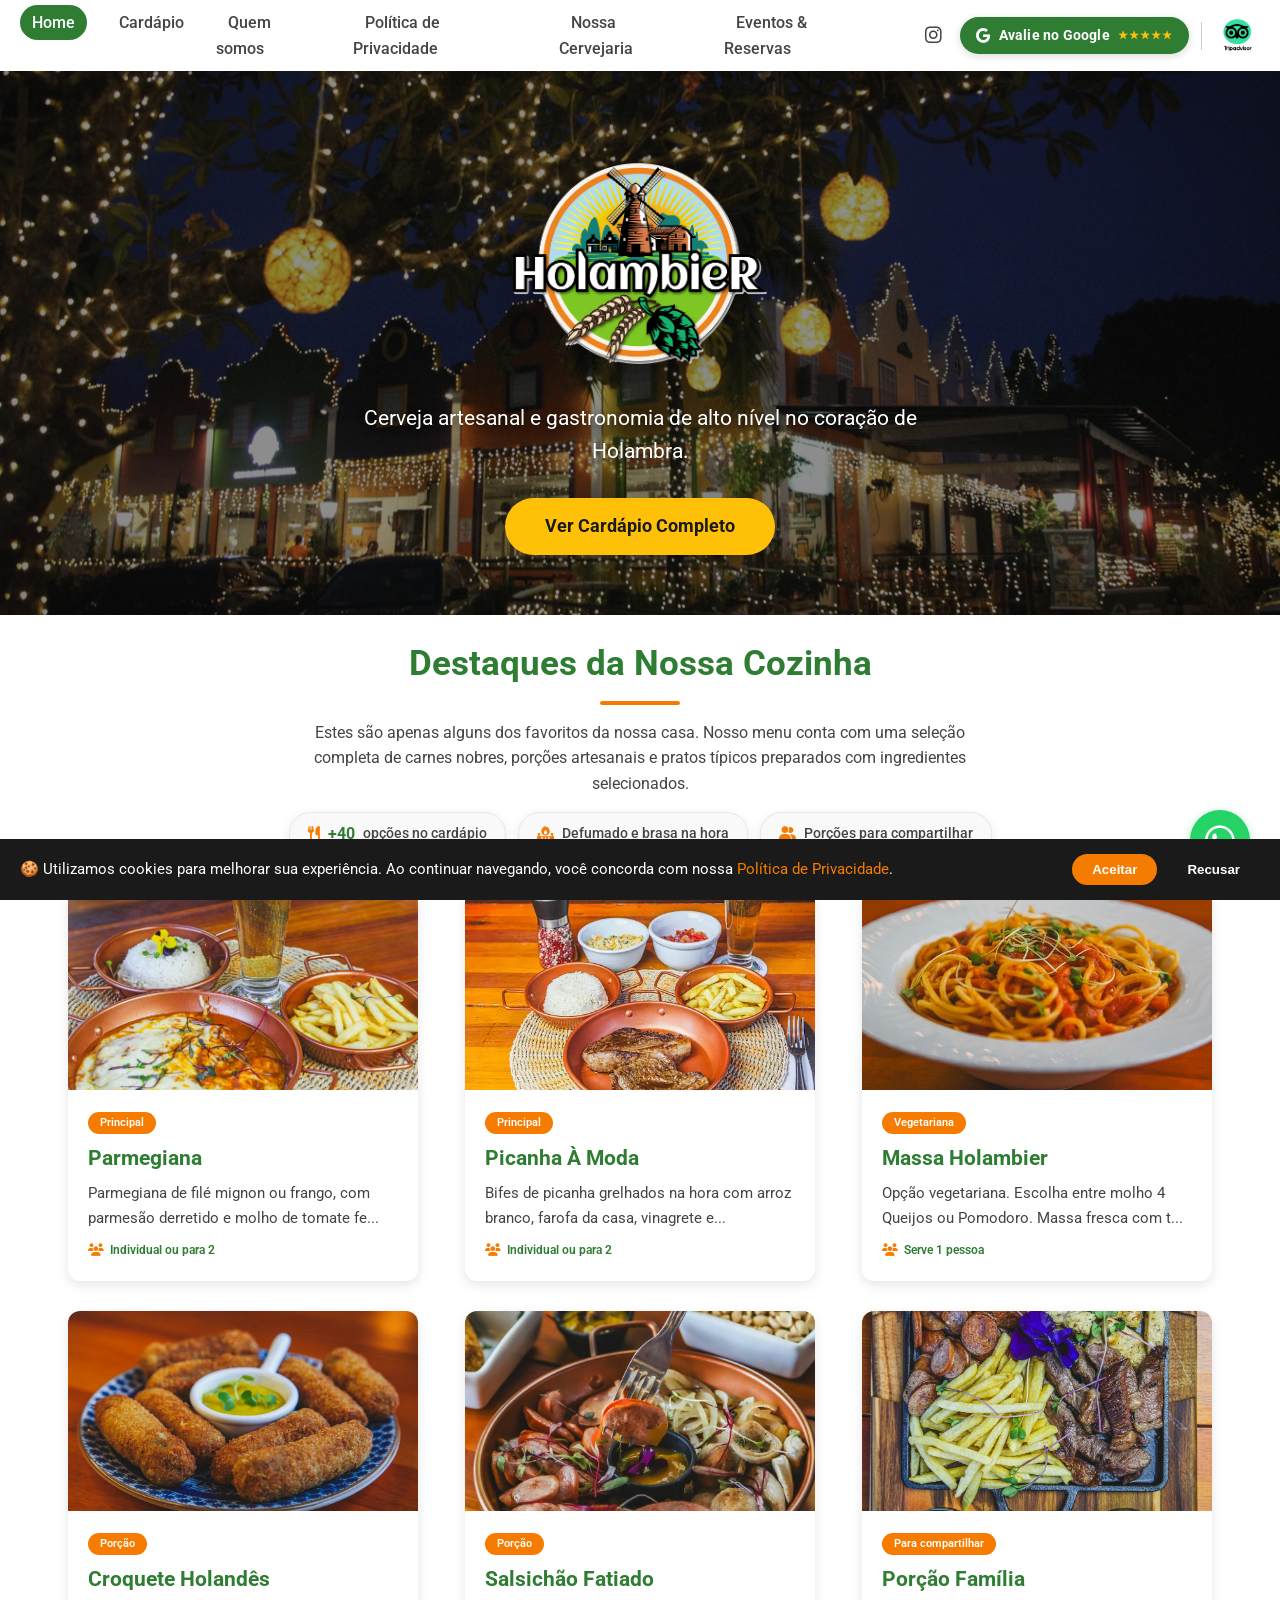
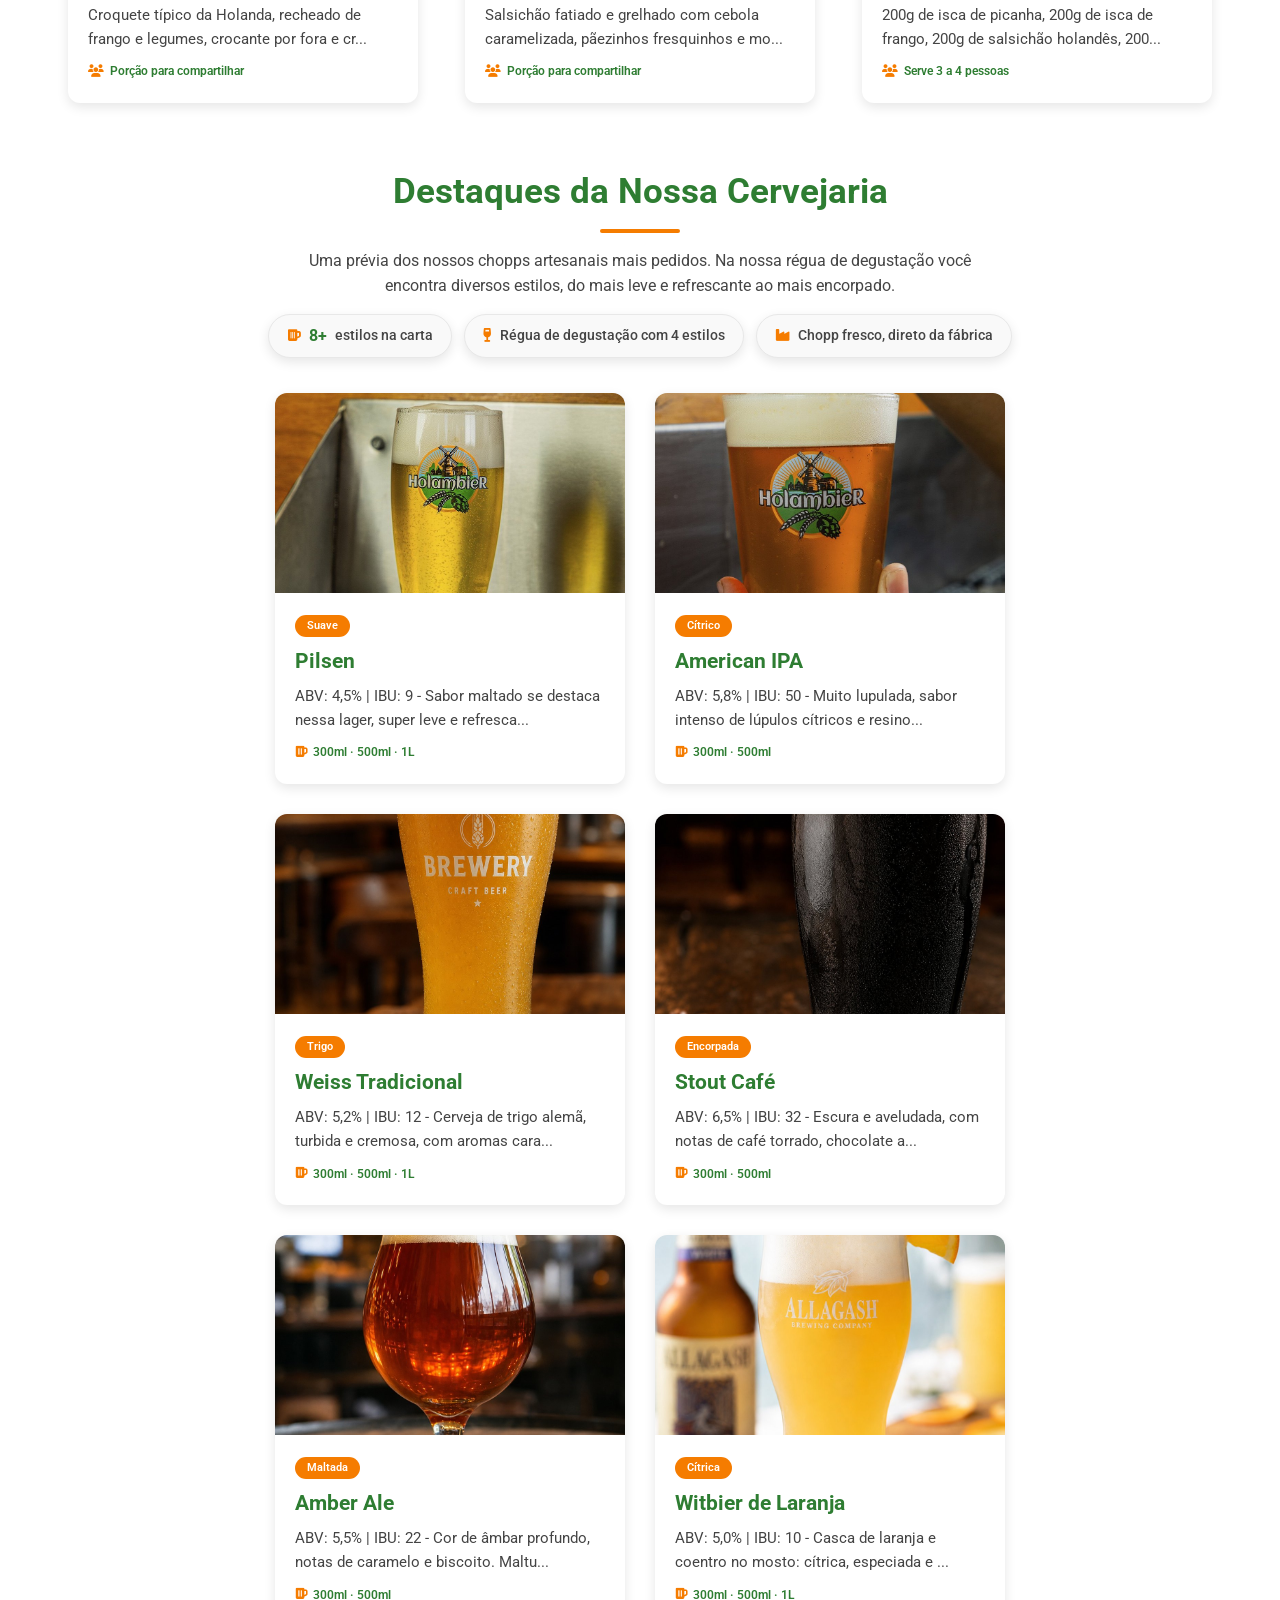
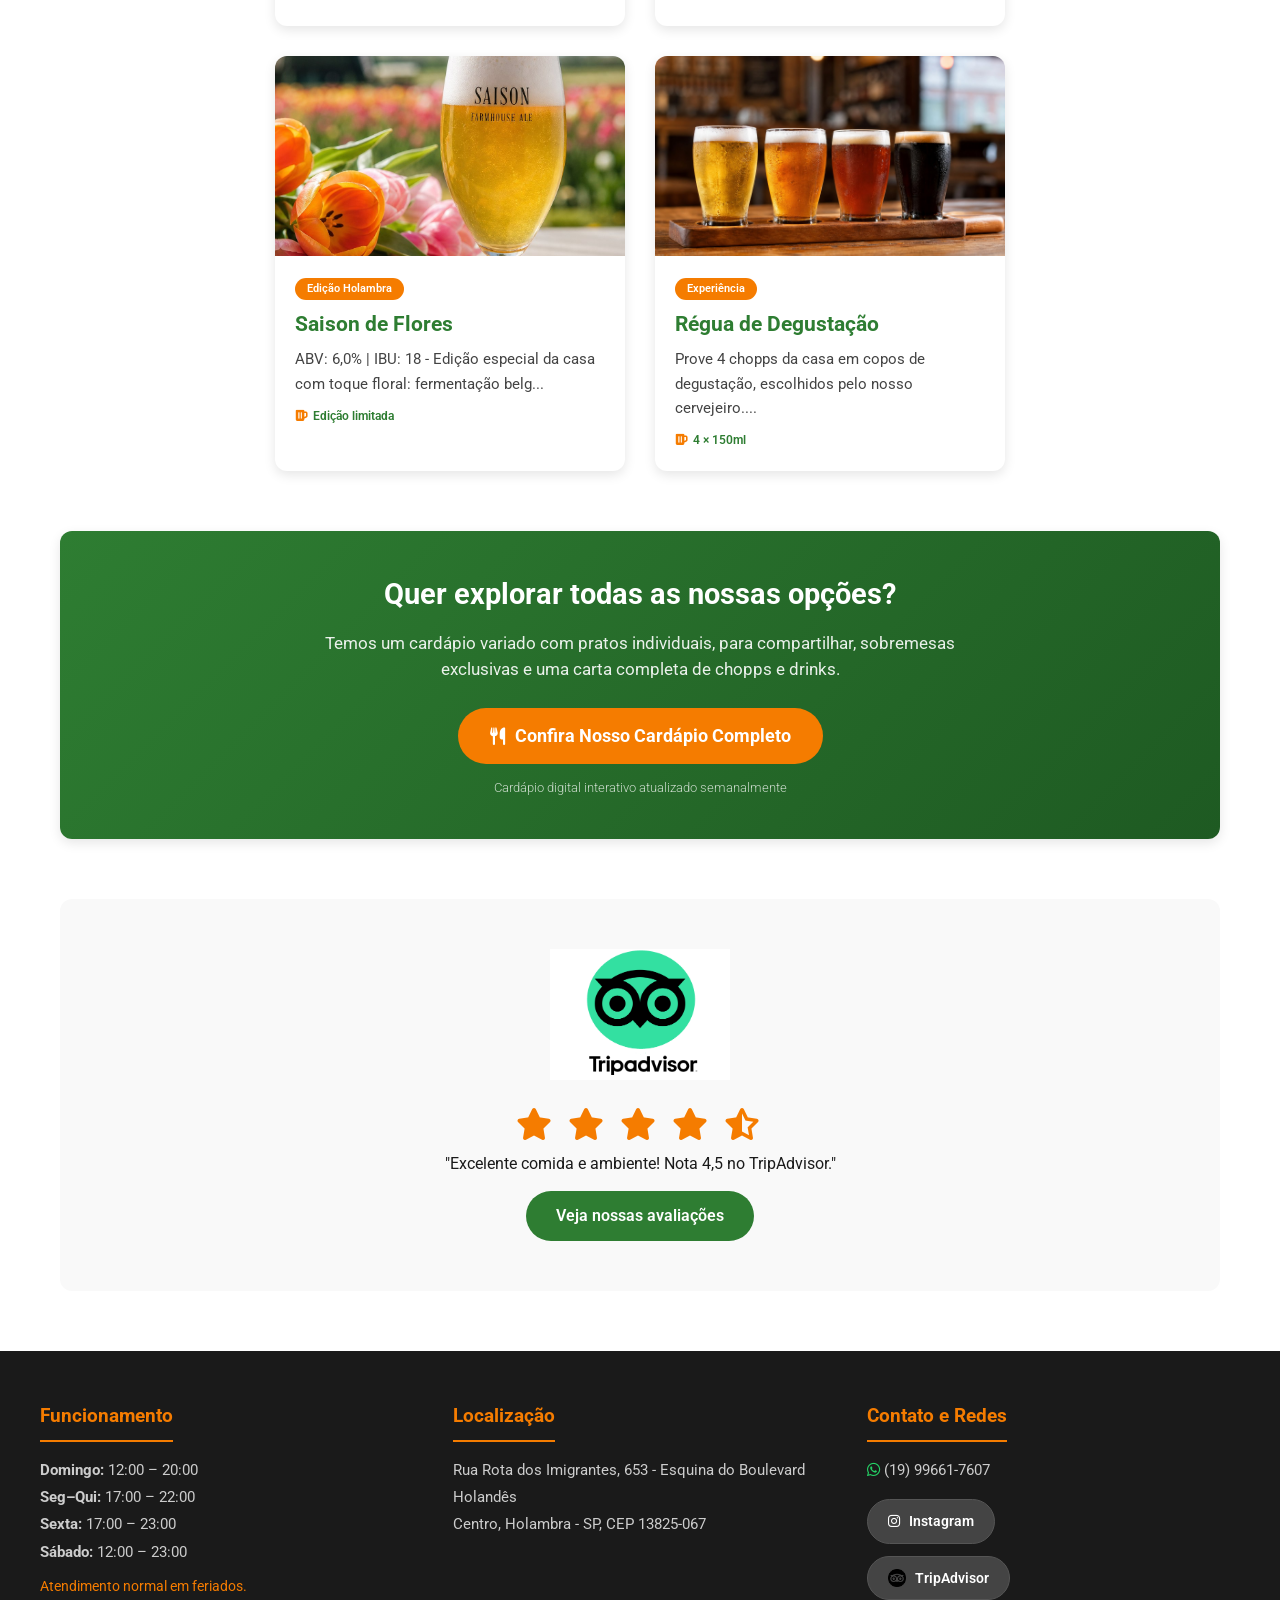
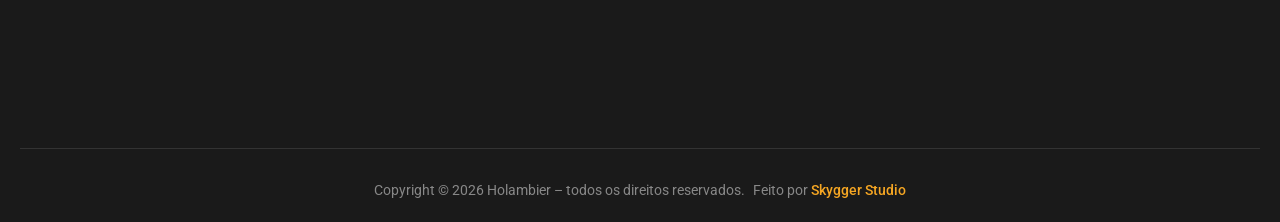
==== commit 73cccef6: "feat: integra uploads reais e adapta melhorias ao design original - js/script.js: mantém classes ori" ====
--- a/index.html
+++ b/index.html
@@ -14,7 +14,8 @@
     <meta name="theme-color" content="#2E7D32">
     <meta name="msapplication-TileColor" content="#2E7D32">
 
-    <link rel="stylesheet" href="css/style.css">
+    <link rel="stylesheet" href="css/style.css">
+    <link rel="stylesheet" href="css/custom.css">
     <link rel="stylesheet" href="https://cdnjs.cloudflare.com/ajax/libs/font-awesome/6.5.1/css/all.min.css">
     <link href="https://fonts.googleapis.com/css2?family=Roboto:wght@300;400;700&display=swap" rel="stylesheet">
 </head>
--- a/css/style.css
+++ b/css/style.css
@@ -1,1389 +1,998 @@
-/* ============================================================
-   HOLAMBIER — Cervejaria & Restaurante
-   Folha de estilos principal
-   ------------------------------------------------------------
-   Paleta: verde (marca) + laranja (holandês/Holambra)
-   ============================================================ */
-
-/* ===== VARIÁVEIS E RESET ===== */
-:root {
-    --green: #2E7D32;
-    --green-dark: #1B5E20;
-    --green-deep: #143D16;
-    --orange: #E67E22;
-    --orange-dark: #C95F0F;
-    --cream: #FAF6EE;
-    --white: #FFFFFF;
-    --text: #333333;
-    --text-light: #6B6B6B;
-    --border: #E5DFD2;
-    --shadow: 0 4px 18px rgba(20, 61, 22, 0.10);
-    --shadow-lg: 0 12px 32px rgba(20, 61, 22, 0.18);
-    --radius: 14px;
-    --header-h: 74px;
-}
-
-* {
-    margin: 0;
-    padding: 0;
-    box-sizing: border-box;
-}
-
-html {
-    scroll-behavior: smooth;
-}
-
-body {
-    font-family: 'Roboto', Arial, sans-serif;
-    background: var(--cream);
-    color: var(--text);
-    line-height: 1.6;
-    padding-top: var(--header-h);
-    -webkit-font-smoothing: antialiased;
-}
-
-img {
-    max-width: 100%;
-    display: block;
-}
-
-a {
-    text-decoration: none;
-    color: inherit;
-}
-
-.container {
-    max-width: 1140px;
-    margin: 0 auto;
-    padding: 0 20px;
-}
-
-main.container {
-    padding-top: 48px;
-    padding-bottom: 64px;
-}
-
-section.container {
-    margin-bottom: 64px;
-}
-
-/* ===== HEADER ===== */
-header {
-    position: fixed;
-    top: 0;
-    left: 0;
-    right: 0;
-    z-index: 1000;
-    height: var(--header-h);
-    display: flex;
-    align-items: center;
-    justify-content: space-between;
-    gap: 16px;
-    padding: 0 clamp(16px, 4vw, 48px);
-    background: linear-gradient(90deg, var(--green-deep) 0%, var(--green-dark) 55%, var(--green) 100%);
-    box-shadow: 0 2px 14px rgba(0, 0, 0, 0.25);
-}
-
-nav {
-    flex: 1;
-    min-width: 0;
-}
-
-.nav-menu {
-    display: flex;
-    align-items: center;
-    gap: clamp(10px, 2vw, 26px);
-    list-style: none;
-    flex-wrap: nowrap;
-    overflow-x: auto;
-    scrollbar-width: none;
-}
-
-.nav-menu::-webkit-scrollbar { display: none; }
-
-.nav-menu a {
-    color: rgba(255, 255, 255, 0.88);
-    font-size: 0.95rem;
-    font-weight: 400;
-    letter-spacing: 0.4px;
-    padding: 6px 2px;
-    border-bottom: 2px solid transparent;
-    transition: color 0.25s, border-color 0.25s;
-    white-space: nowrap;
-}
-
-.nav-menu a:hover,
-.nav-menu a.active {
-    color: #fff;
-    border-bottom-color: var(--orange);
-}
-
-/* --- Ícones sociais do header --- */
-.social-header {
-    display: flex;
-    align-items: center;
-    gap: 12px;
-    flex-shrink: 0;
-}
-
-.social-icon {
-    display: inline-flex;
-    align-items: center;
-    justify-content: center;
-    width: 38px;
-    height: 38px;
-    border-radius: 50%;
-    font-size: 1.15rem;
-    color: #fff;
-    background: rgba(255, 255, 255, 0.12);
-    border: 1px solid rgba(255, 255, 255, 0.25);
-    transition: transform 0.25s, background 0.25s, box-shadow 0.25s;
-}
-
-.social-icon:hover {
-    transform: translateY(-2px);
-    box-shadow: 0 6px 14px rgba(0, 0, 0, 0.3);
-}
-
-.instagram-icon:hover {
-    background: linear-gradient(45deg, #F09433, #E6683C, #DC2743, #CC2366, #BC1888);
-    border-color: transparent;
-}
-
-.header-divider {
-    width: 1px;
-    height: 30px;
-    background: rgba(255, 255, 255, 0.3);
-}
-
-.tripadvisor-btn a {
-    display: inline-flex;
-    align-items: center;
-}
-
-.tripadvisor-logo-header {
-    height: 26px;
-    width: auto;
-    border-radius: 4px;
-    transition: transform 0.25s, filter 0.25s;
-}
-
-.tripadvisor-btn a:hover .tripadvisor-logo-header {
-    transform: translateY(-2px) scale(1.05);
-    filter: drop-shadow(0 4px 8px rgba(0, 0, 0, 0.35));
-}
-
-/* --- Botão "Avalie no Google" --- */
-.google-review-btn {
-    display: inline-flex;
-    align-items: center;
-    gap: 9px;
-    padding: 9px 18px;
-    border-radius: 50px;
-    background: #fff;
-    color: #3c4043;
-    font-size: 0.85rem;
-    font-weight: 700;
-    letter-spacing: 0.3px;
-    border: 1px solid rgba(0, 0, 0, 0.08);
-    box-shadow: 0 3px 10px rgba(0, 0, 0, 0.22);
-    transition: transform 0.25s, box-shadow 0.25s;
-    white-space: nowrap;
-}
-
-.google-review-btn i {
-    color: #4285F4;
-    font-size: 1rem;
-}
-
-.google-review-btn:hover {
-    transform: translateY(-2px);
-    box-shadow: 0 8px 18px rgba(0, 0, 0, 0.35);
-}
-
-.google-review-btn .stars {
-    color: #FBBC05;
-    font-size: 0.7rem;
-    letter-spacing: 1px;
-}
-
-/* --- Hamburger --- */
-.hamburger {
-    display: none;
-    flex-direction: column;
-    gap: 5px;
-    cursor: pointer;
-    padding: 6px;
-    flex-shrink: 0;
-}
-
-.hamburger span {
-    width: 26px;
-    height: 3px;
-    border-radius: 2px;
-    background: #fff;
-    transition: transform 0.3s, opacity 0.3s;
-}
-
-header.nav-open .hamburger span:nth-child(1) { transform: translateY(8px) rotate(45deg); }
-header.nav-open .hamburger span:nth-child(2) { opacity: 0; }
-header.nav-open .hamburger span:nth-child(3) { transform: translateY(-8px) rotate(-45deg); }
-
-/* ===== BANNER DE COOKIES ===== */
-.cookie-banner {
-    position: fixed;
-    bottom: -220px;
-    left: 50%;
-    transform: translateX(-50%);
-    width: min(680px, calc(100% - 32px));
-    z-index: 1600;
-    display: flex;
-    align-items: center;
-    gap: 18px;
-    padding: 16px 22px;
-    background: #ffffff;
-    border: 1px solid var(--border);
-    border-radius: var(--radius);
-    box-shadow: var(--shadow-lg);
-    transition: bottom 0.5s ease;
-    flex-wrap: wrap;
-}
-
-.cookie-banner.visible {
-    bottom: 18px;
-}
-
-.cookie-banner p {
-    flex: 1;
-    min-width: 220px;
-    font-size: 0.85rem;
-    color: var(--text);
-}
-
-.cookie-banner a {
-    font-weight: 700;
-}
-
-.btn-group {
-    display: flex;
-    gap: 10px;
-}
-
-.btn-accept,
-.btn-refuse {
-    padding: 9px 20px;
-    border: none;
-    border-radius: 50px;
-    font-family: inherit;
-    font-size: 0.85rem;
-    font-weight: 700;
-    cursor: pointer;
-    transition: transform 0.2s, opacity 0.2s;
-}
-
-.btn-accept { background: var(--green); color: #fff; }
-.btn-refuse { background: #EFECE4; color: var(--text); }
-
-.btn-accept:hover, .btn-refuse:hover { transform: translateY(-2px); opacity: 0.92; }
-
-/* ===== WHATSAPP FIXO ===== */
-.whatsapp-float {
-    position: fixed;
-    bottom: 24px;
-    right: 24px;
-    z-index: 1500;
-    width: 58px;
-    height: 58px;
-    border-radius: 50%;
-    display: flex;
-    align-items: center;
-    justify-content: center;
-    background: #25D366;
-    color: #fff;
-    font-size: 1.9rem;
-    box-shadow: 0 6px 20px rgba(37, 211, 102, 0.45);
-    transition: transform 0.25s;
-}
-
-.whatsapp-float:hover {
-    transform: scale(1.1) rotate(6deg);
-}
-
-/* ===== HERO ===== */
-.hero {
-    position: relative;
-    padding: 110px 20px 130px;
-    text-align: center;
-    color: #fff;
-    overflow: hidden;
-    background:
-        linear-gradient(rgba(15, 46, 18, 0.78), rgba(15, 46, 18, 0.82)),
-        radial-gradient(circle at 20% 20%, rgba(230, 126, 34, 0.25), transparent 45%),
-        radial-gradient(circle at 80% 70%, rgba(46, 125, 50, 0.55), transparent 55%),
-        linear-gradient(160deg, var(--green-deep), #0E2A10);
-}
-
-.hero-banner {
-    background-size: cover;
-    background-position: center;
-}
-
-.hero::after {
-    content: "🍺 🌷 🍻";
-    position: absolute;
-    bottom: 18px;
-    left: 0;
-    right: 0;
-    font-size: 1.6rem;
-    letter-spacing: 18px;
-    opacity: 0.45;
-}
-
-.hero .container {
-    position: relative;
-    z-index: 1;
-    max-width: 820px;
-}
-
-.hero-logo {
-    width: min(300px, 70vw);
-    margin: 0 auto 24px;
-    filter: drop-shadow(0 10px 30px rgba(0, 0, 0, 0.5));
-    border-radius: 20px;
-}
-
-.hero-logo-fallback {
-    font-size: clamp(2.6rem, 8vw, 4.2rem);
-    font-weight: 700;
-    letter-spacing: 6px;
-    color: #fff;
-    text-transform: uppercase;
-    text-shadow: 0 4px 24px rgba(0, 0, 0, 0.5);
-    margin-bottom: 8px;
-}
-
-.hero-logo-fallback small {
-    display: block;
-    font-size: 0.9rem;
-    font-weight: 300;
-    letter-spacing: 10px;
-    color: var(--orange);
-    margin-top: 6px;
-}
-
-.hero-subtitle {
-    font-size: clamp(1.05rem, 2.4vw, 1.3rem);
-    font-weight: 300;
-    max-width: 640px;
-    margin: 0 auto 34px;
-    color: rgba(255, 255, 255, 0.92);
-}
-
-.btn-primary {
-    display: inline-flex;
-    align-items: center;
-    gap: 10px;
-    background: var(--orange);
-    color: #fff;
-    font-weight: 700;
-    font-size: 1rem;
-    padding: 15px 38px;
-    border-radius: 50px;
-    box-shadow: 0 8px 24px rgba(230, 126, 34, 0.45);
-    transition: transform 0.25s, box-shadow 0.25s, background 0.25s;
-}
-
-.btn-primary:hover {
-    background: var(--orange-dark);
-    transform: translateY(-3px);
-    box-shadow: 0 12px 30px rgba(230, 126, 34, 0.55);
-}
-
-/* ===== SEÇÕES / DESTAQUES ===== */
-.destaques-header {
-    text-align: center;
-    max-width: 760px;
-    margin: 0 auto 34px;
-}
-
-.section-title {
-    font-size: clamp(1.7rem, 4vw, 2.3rem);
-    font-weight: 700;
-    color: var(--green-dark);
-    text-transform: uppercase;
-    letter-spacing: 1px;
-    margin-bottom: 10px;
-}
-
-.section-title::after {
-    content: "";
-    display: block;
-    width: 74px;
-    height: 4px;
-    border-radius: 2px;
-    background: var(--orange);
-    margin: 12px auto 0;
-}
-
-.section-intro {
-    font-size: 1rem;
-    color: var(--text-light);
-    font-weight: 300;
-}
-
-/* --- Selos de quantidade (stats) --- */
-.menu-stats {
-    display: flex;
-    justify-content: center;
-    flex-wrap: wrap;
-    gap: 12px;
-    margin: 0 auto 36px;
-}
-
-.stat-chip {
-    display: inline-flex;
-    align-items: center;
-    gap: 8px;
-    background: #fff;
-    border: 1px solid var(--border);
-    border-radius: 50px;
-    padding: 8px 18px;
-    font-size: 0.85rem;
-    font-weight: 700;
-    color: var(--green-dark);
-    box-shadow: var(--shadow);
-}
-
-.stat-chip i { color: var(--orange); }
-.stat-chip strong { color: var(--orange-dark); font-size: 1rem; }
-
-/* ===== GRID DE PRATOS E BEBIDAS ===== */
-.pratos-grid,
-.bebidas-grid {
-    display: grid;
-    grid-template-columns: repeat(auto-fill, minmax(255px, 1fr));
-    gap: 24px;
-}
-
-.menu-card {
-    background: var(--white);
-    border: 1px solid var(--border);
-    border-radius: var(--radius);
-    overflow: hidden;
-    box-shadow: var(--shadow);
-    cursor: pointer;
-    display: flex;
-    flex-direction: column;
-    transition: transform 0.3s, box-shadow 0.3s;
-    animation: fadeUp 0.5s ease backwards;
-}
-
-.menu-card:nth-child(1) { animation-delay: 0.03s; }
-.menu-card:nth-child(2) { animation-delay: 0.08s; }
-.menu-card:nth-child(3) { animation-delay: 0.13s; }
-.menu-card:nth-child(4) { animation-delay: 0.18s; }
-.menu-card:nth-child(5) { animation-delay: 0.23s; }
-.menu-card:nth-child(6) { animation-delay: 0.28s; }
-.menu-card:nth-child(7) { animation-delay: 0.33s; }
-.menu-card:nth-child(8) { animation-delay: 0.38s; }
-
-.menu-card:hover {
-    transform: translateY(-6px);
-    box-shadow: var(--shadow-lg);
-}
-
-.card-media {
-    position: relative;
-    height: 170px;
-    display: flex;
-    align-items: center;
-    justify-content: center;
-    background: linear-gradient(140deg, #2E5D31, var(--green-dark) 60%, var(--green-deep));
-    overflow: hidden;
-}
-
-.bebidas-grid .card-media {
-    background: linear-gradient(140deg, #B36A1D, #8A4E12 60%, #5E340B);
-}
-
-.card-media img {
-    width: 100%;
-    height: 100%;
-    object-fit: cover;
-    transition: transform 0.4s;
-}
-
-.menu-card:hover .card-media img {
-    transform: scale(1.07);
-}
-
-.card-emoji {
-    font-size: 3.6rem;
-    filter: drop-shadow(0 6px 12px rgba(0, 0, 0, 0.35));
-    transition: transform 0.3s;
-}
-
-.menu-card:hover .card-emoji {
-    transform: scale(1.15) rotate(-4deg);
-}
-
-.card-media::before {
-    content: "";
-    position: absolute;
-    inset: 0;
-    background:
-        radial-gradient(circle at 85% 15%, rgba(255, 255, 255, 0.14), transparent 42%),
-        radial-gradient(circle at 10% 90%, rgba(0, 0, 0, 0.25), transparent 45%);
-}
-
-.card-badge {
-    position: absolute;
-    top: 12px;
-    left: 12px;
-    z-index: 2;
-    background: var(--orange);
-    color: #fff;
-    font-size: 0.68rem;
-    font-weight: 700;
-    text-transform: uppercase;
-    letter-spacing: 0.8px;
-    padding: 5px 12px;
-    border-radius: 50px;
-    box-shadow: 0 4px 10px rgba(0, 0, 0, 0.3);
-}
-
-.card-badge.badge-novidade { background: #4A90D9; }
-.card-badge.badge-compartilhar { background: #8E44AD; }
-.card-badge.badge-casa { background: var(--green); }
-.card-badge.badge-sobremesa { background: #D35400; }
-.card-badge.badge-casa:hover { background: var(--green); }
-
-.card-content {
-    flex: 1;
-    display: flex;
-    flex-direction: column;
-    padding: 18px 18px 16px;
-}
-
-.card-tag {
-    font-size: 0.7rem;
-    font-weight: 700;
-    text-transform: uppercase;
-    letter-spacing: 1px;
-    color: var(--orange-dark);
-    margin-bottom: 5px;
-}
-
-.card-title {
-    font-size: 1.12rem;
-    font-weight: 700;
-    color: var(--green-deep);
-    line-height: 1.3;
-    margin-bottom: 7px;
-}
-
-.card-desc {
-    font-size: 0.86rem;
-    font-weight: 300;
-    color: var(--text-light);
-    flex: 1;
-    display: -webkit-box;
-    -webkit-line-clamp: 3;
-    -webkit-box-orient: vertical;
-    overflow: hidden;
-}
-
-.card-footer {
-    display: flex;
-    align-items: center;
-    justify-content: space-between;
-    margin-top: 14px;
-    padding-top: 12px;
-    border-top: 1px dashed var(--border);
-}
-
-.card-meta {
-    font-size: 0.75rem;
-    color: var(--text-light);
-    display: inline-flex;
-    align-items: center;
-    gap: 6px;
-}
-
-.card-meta i { color: var(--green); }
-
-.card-cta {
-    font-size: 0.78rem;
-    font-weight: 700;
-    color: var(--orange-dark);
-    display: inline-flex;
-    align-items: center;
-    gap: 6px;
-    transition: gap 0.25s;
-}
-
-.menu-card:hover .card-cta { gap: 10px; }
-
-/* ===== BANNER DO CARDÁPIO COMPLETO ===== */
-.cardapio-banner {
-    position: relative;
-    text-align: center;
-    color: #fff;
-    padding: clamp(44px, 7vw, 70px) clamp(20px, 5vw, 60px);
-    border-radius: 22px;
-    overflow: hidden;
-    background:
-        radial-gradient(circle at 12% 20%, rgba(230, 126, 34, 0.35), transparent 40%),
-        radial-gradient(circle at 88% 80%, rgba(255, 255, 255, 0.08), transparent 45%),
-        linear-gradient(135deg, var(--green-dark), var(--green-deep));
-    box-shadow: var(--shadow-lg);
-}
-
-.cardapio-banner h2 {
-    font-size: clamp(1.5rem, 3.6vw, 2.1rem);
-    font-weight: 700;
-    margin-bottom: 12px;
-}
-
-.cardapio-banner p {
-    max-width: 640px;
-    margin: 0 auto 28px;
-    font-weight: 300;
-    color: rgba(255, 255, 255, 0.9);
-}
-
-.btn-cardapio-completo {
-    display: inline-flex;
-    align-items: center;
-    gap: 12px;
-    background: var(--orange);
-    color: #fff;
-    font-weight: 700;
-    font-size: 1.05rem;
-    padding: 16px 40px;
-    border-radius: 50px;
-    box-shadow: 0 8px 26px rgba(230, 126, 34, 0.5);
-    transition: transform 0.25s, background 0.25s, box-shadow 0.25s;
-}
-
-.btn-cardapio-completo:hover {
-    background: var(--orange-dark);
-    transform: translateY(-3px) scale(1.02);
-    box-shadow: 0 14px 34px rgba(230, 126, 34, 0.6);
-}
-
-.cardapio-note {
-    display: block;
-    margin-top: 16px;
-    font-size: 0.8rem;
-    color: rgba(255, 255, 255, 0.65);
-    font-weight: 300;
-}
-
-/* ===== PROVA SOCIAL ===== */
-.prova-social {
-    text-align: center;
-    background: #fff;
-    border: 1px solid var(--border);
-    border-radius: var(--radius);
-    box-shadow: var(--shadow);
-    padding: clamp(30px, 5vw, 46px);
-}
-
-.tripadvisor-logo-social {
-    height: 34px;
-    width: auto;
-    margin: 0 auto 14px;
-}
-
-.estrelas {
-    color: #34E0A1;
-    text-shadow: 0 1px 0 rgba(0, 0, 0, 0.08);
-    font-size: 1.25rem;
-    margin-bottom: 12px;
-    display: flex;
-    justify-content: center;
-    gap: 4px;
-}
-
-.prova-social p {
-    font-size: 1.08rem;
-    font-style: italic;
-    font-weight: 300;
-    max-width: 560px;
-    margin: 0 auto 18px;
-}
-
-.prova-social a {
-    color: var(--green);
-    font-weight: 700;
-    border-bottom: 2px solid var(--orange);
-    transition: color 0.25s;
-}
-
-.prova-social a:hover { color: var(--orange-dark); }
-
-.prova-social-row {
-    display: flex;
-    justify-content: center;
-    gap: 14px;
-    flex-wrap: wrap;
-    margin-top: 22px;
-}
-
-/* ===== MODAL ===== */
-.modal-overlay {
-    position: fixed;
-    inset: 0;
-    z-index: 2000;
-    display: flex;
-    align-items: center;
-    justify-content: center;
-    padding: 20px;
-    background: rgba(10, 25, 12, 0.72);
-    backdrop-filter: blur(4px);
-    opacity: 0;
-    pointer-events: none;
-    transition: opacity 0.3s;
-}
-
-.modal-overlay.open {
-    opacity: 1;
-    pointer-events: auto;
-}
-
-.modal-content {
-    position: relative;
-    width: min(560px, 100%);
-    max-height: 88vh;
-    overflow-y: auto;
-    background: #fff;
-    border-radius: 20px;
-    transform: translateY(24px) scale(0.97);
-    transition: transform 0.3s;
-    box-shadow: var(--shadow-lg);
-}
-
-.modal-overlay.open .modal-content {
-    transform: translateY(0) scale(1);
-}
-
-.modal-close {
-    position: absolute;
-    top: 14px;
-    right: 16px;
-    z-index: 5;
-    width: 38px;
-    height: 38px;
-    border: none;
-    border-radius: 50%;
-    background: rgba(0, 0, 0, 0.45);
-    color: #fff;
-    font-size: 1.5rem;
-    line-height: 1;
-    cursor: pointer;
-    transition: background 0.25s, transform 0.25s;
-}
-
-.modal-close:hover {
-    background: var(--orange);
-    transform: rotate(90deg);
-}
-
-#modalImg {
-    width: 100%;
-    height: 240px;
-    object-fit: cover;
-    border-radius: 20px 20px 0 0;
-}
-
-.modal-emoji-fallback {
-    height: 240px;
-    display: flex;
-    align-items: center;
-    justify-content: center;
-    font-size: 5rem;
-    background: linear-gradient(140deg, var(--green-dark), var(--green-deep));
-    border-radius: 20px 20px 0 0;
-}
-
-.modal-body {
-    padding: 26px 28px 32px;
-}
-
-.modal-body h2 {
-    color: var(--green-deep);
-    font-size: 1.5rem;
-    margin-bottom: 10px;
-}
-
-#modalDesc {
-    font-weight: 300;
-    color: var(--text);
-}
-
-.modal-harmonizacao {
-    margin-top: 18px;
-    padding: 14px 16px;
-    background: #F3F8F1;
-    border-left: 4px solid var(--green);
-    border-radius: 8px;
-    font-size: 0.88rem;
-}
-
-.modal-harmonizacao strong { color: var(--green-dark); display: block; margin-bottom: 4px; }
-
-.modal-badge {
-    display: inline-block;
-    background: var(--orange);
-    color: #fff;
-    font-size: 0.7rem;
-    font-weight: 700;
-    text-transform: uppercase;
-    letter-spacing: 0.8px;
-    padding: 5px 14px;
-    border-radius: 50px;
-}
-
-/* ===== FOOTER ===== */
-footer {
-    background: linear-gradient(180deg, var(--green-deep), #0C230D);
-    color: rgba(255, 255, 255, 0.85);
-    padding: 54px 20px 0;
-}
-
-.footer-grid {
-    max-width: 1140px;
-    margin: 0 auto 40px;
-    display: grid;
-    grid-template-columns: repeat(auto-fit, minmax(260px, 1fr));
-    gap: 36px;
-}
-
-.footer-col h4 {
-    color: var(--orange);
-    font-size: 1.05rem;
-    text-transform: uppercase;
-    letter-spacing: 1px;
-    margin-bottom: 14px;
-}
-
-.footer-col p {
-    font-size: 0.9rem;
-    font-weight: 300;
-    margin-bottom: 6px;
-}
-
-.footer-col iframe { display: block; }
-
-.footer-social-links,
-.social-icons {
-    display: flex;
-    gap: 12px;
-    flex-wrap: wrap;
-}
-
-.footer-btn-social {
-    display: inline-flex;
-    align-items: center;
-    gap: 9px;
-    padding: 10px 20px;
-    border-radius: 50px;
-    font-size: 0.85rem;
-    font-weight: 700;
-    color: #fff;
-    border: 1px solid rgba(255, 255, 255, 0.25);
-    background: rgba(255, 255, 255, 0.08);
-    transition: transform 0.25s, background 0.25s, box-shadow 0.25s;
-}
-
-.footer-btn-social img {
-    height: 18px;
-    width: auto;
-    border-radius: 3px;
-}
-
-.footer-btn-social.instagram:hover {
-    background: linear-gradient(45deg, #F09433, #E6683C, #DC2743, #CC2366, #BC1888);
-    border-color: transparent;
-    transform: translateY(-3px);
-    box-shadow: 0 8px 18px rgba(220, 39, 67, 0.4);
-}
-
-.footer-btn-social.tripadvisor:hover {
-    background: rgba(255, 255, 255, 0.18);
-    transform: translateY(-3px);
-}
-
-.footer-copy {
-    border-top: 1px solid rgba(255, 255, 255, 0.12);
-    text-align: center;
-    padding: 18px 20px;
-    font-size: 0.82rem;
-    font-weight: 300;
-    color: rgba(255, 255, 255, 0.65);
-}
-
-.footer-credit a {
-    color: var(--orange);
-    font-weight: 400;
-}
-
-/* ===== QUEM SOMOS ===== */
-.quem-somos-grid {
-    display: grid;
-    grid-template-columns: 1fr 1.4fr;
-    gap: 44px;
-    align-items: start;
-}
-
-.quem-somos-grid img {
-    width: 100%;
-    border-radius: var(--radius);
-    box-shadow: var(--shadow-lg);
-    object-fit: cover;
-}
-
-.quem-somos-texto h2 {
-    font-size: 2.1rem;
-    color: var(--green-dark);
-    text-transform: uppercase;
-    letter-spacing: 1px;
-    margin-bottom: 4px;
-}
-
-.quem-somos-texto h3 {
-    color: var(--orange-dark);
-    font-weight: 400;
-    font-size: 1.15rem;
-    margin-bottom: 18px;
-}
-
-.quem-somos-texto p {
-    margin-bottom: 14px;
-    font-weight: 300;
-    text-align: justify;
-}
-
-.quem-somos-texto h4 {
-    font-size: 1.05rem;
-    text-transform: uppercase;
-    letter-spacing: 0.6px;
-    margin-bottom: 6px;
-}
-
-.valores {
-    display: grid;
-    grid-template-columns: repeat(auto-fit, minmax(200px, 1fr));
-    gap: 14px;
-    margin-top: 10px;
-}
-
-.valores-item {
-    background: #fff;
-    border: 1px solid var(--border);
-    border-left: 4px solid var(--orange);
-    border-radius: 10px;
-    padding: 14px 16px;
-    box-shadow: var(--shadow);
-}
-
-.valores-item strong {
-    display: block;
-    color: var(--green-dark);
-    margin-bottom: 4px;
-}
-
-.valores-item p {
-    font-size: 0.85rem;
-    margin-bottom: 0;
-    text-align: left;
-}
-
-/* ===== POLÍTICA DE PRIVACIDADE ===== */
-.politica-content {
-    background: #fff;
-    border: 1px solid var(--border);
-    border-radius: var(--radius);
-    box-shadow: var(--shadow);
-    padding: clamp(26px, 5vw, 50px);
-    max-width: 900px;
-    margin: 0 auto;
-}
-
-.politica-content h1 {
-    color: var(--green-dark);
-    font-size: clamp(1.6rem, 4vw, 2.2rem);
-    text-transform: uppercase;
-    letter-spacing: 1px;
-    margin-bottom: 8px;
-}
-
-.politica-content h2 {
-    color: var(--green);
-    font-size: 1.2rem;
-    margin: 28px 0 8px;
-}
-
-.politica-content p {
-    margin-bottom: 12px;
-    font-weight: 300;
-}
-
-.politica-content ul {
-    margin: 0 0 16px 22px;
-    font-weight: 300;
-}
-
-.politica-content li { margin-bottom: 5px; }
-
-/* ===== FALLBACK DE IMAGENS ===== */
-.img-fallback {
-    display: flex;
-    align-items: center;
-    justify-content: center;
-    gap: 12px;
-    width: 100%;
-    height: 100%;
-    min-height: 60px;
-    background: linear-gradient(140deg, #2E5D31, var(--green-deep));
-    color: rgba(255, 255, 255, 0.9);
-    font-weight: 700;
-    letter-spacing: 1px;
-    text-transform: uppercase;
-    font-size: 0.95rem;
-}
-
-.img-fallback.tripadvisor-fallback {
-    background: #34E0A1;
-    color: #0A3D2B;
-    border-radius: 6px;
-    font-size: 0.8rem;
-    padding: 4px 12px;
-    height: auto;
-    min-height: 26px;
-}
-
-.img-fallback .fb-emoji { font-size: 2.2rem; }
-
-/* ===== PÁGINAS DINÂMICAS (CMS) ===== */
-.page-banner {
-    position: relative;
-    padding: clamp(70px, 10vw, 120px) 24px;
-    text-align: center;
-    color: #fff;
-    background:
-        radial-gradient(circle at 15% 25%, rgba(230, 126, 34, 0.3), transparent 45%),
-        linear-gradient(150deg, var(--green-deep), #0E2A10);
-    background-size: cover;
-    background-position: center;
-}
-
-.page-banner-inner { max-width: 780px; margin: 0 auto; }
-
-.page-banner h1 {
-    font-size: clamp(2rem, 6vw, 3rem);
-    text-transform: uppercase;
-    letter-spacing: 2px;
-    text-shadow: 0 4px 20px rgba(0, 0, 0, 0.4);
-    margin-bottom: 14px;
-}
-
-.page-banner p {
-    font-size: clamp(1rem, 2.4vw, 1.2rem);
-    font-weight: 300;
-    color: rgba(255, 255, 255, 0.92);
-    margin-bottom: 28px;
-}
-
-.page-section {
-    max-width: 1000px;
-    margin: 0 auto;
-    padding: 44px 20px 0;
-}
-
-.page-section:last-of-type { padding-bottom: 64px; }
-
-.page-text p { margin-bottom: 14px; font-weight: 300; font-size: 1.02rem; }
-
-.page-text { margin-top: 18px; }
-
-.page-colunas {
-    display: grid;
-    grid-template-columns: repeat(auto-fit, minmax(230px, 1fr));
-    gap: 22px;
-    margin-top: 26px;
-}
-
-.page-coluna {
-    background: #fff;
-    border: 1px solid var(--border);
-    border-radius: var(--radius);
-    padding: 24px 22px;
-    text-align: center;
-    box-shadow: var(--shadow);
-    transition: transform 0.25s, box-shadow 0.25s;
-}
-
-.page-coluna:hover { transform: translateY(-4px); box-shadow: var(--shadow-lg); }
-
-.page-coluna-emoji { font-size: 2.4rem; display: block; margin-bottom: 12px; }
-
-.page-coluna h3 {
-    color: var(--green-dark);
-    font-size: 1.05rem;
-    margin-bottom: 8px;
-}
-
-.page-coluna p { font-size: 0.88rem; font-weight: 300; color: var(--text-light); }
-
-.page-cartoes {
-    display: grid;
-    grid-template-columns: repeat(auto-fill, minmax(250px, 1fr));
-    gap: 22px;
-    margin-top: 26px;
-}
-
-.page-cartao {
-    background: #fff;
-    border: 1px solid var(--border);
-    border-radius: var(--radius);
-    overflow: hidden;
-    box-shadow: var(--shadow);
-    transition: transform 0.25s, box-shadow 0.25s;
-}
-
-.page-cartao:hover { transform: translateY(-4px); box-shadow: var(--shadow-lg); }
-
-.page-cartao-media {
-    position: relative;
-    height: 150px;
-    background: linear-gradient(140deg, #2E5D31, var(--green-deep));
-    display: flex;
-    align-items: center;
-    justify-content: center;
-    overflow: hidden;
-}
-
-.page-cartao-media-emoji { height: 110px; }
-
-.page-cartao-media img {
-    width: 100%;
-    height: 100%;
-    object-fit: cover;
-}
-
-.page-cartao-emoji {
-    position: absolute;
-    font-size: 2.6rem;
-    filter: drop-shadow(0 4px 8px rgba(0, 0, 0, 0.35));
-}
-
-.page-cartao-media img + .page-cartao-emoji { display: none; }
-.page-cartao-media img[style*="display: none"] + .page-cartao-emoji,
-.page-cartao-media img:not([style]) + .page-cartao-emoji { display: block; }
-
-.page-cartao-corpo { padding: 16px 18px 20px; }
-
-.page-cartao-corpo h3 {
-    color: var(--green-deep);
-    font-size: 1.02rem;
-    margin-bottom: 6px;
-}
-
-.page-cartao-corpo p { font-size: 0.85rem; font-weight: 300; color: var(--text-light); }
-
-.page-imagem img {
-    border-radius: var(--radius);
-    box-shadow: var(--shadow-lg);
-}
-
-.page-imagem-estreita img { max-width: 640px; margin: 0 auto; }
-
-.page-imagem figcaption {
-    text-align: center;
-    font-size: 0.82rem;
-    color: var(--text-light);
-    font-weight: 300;
-    margin-top: 10px;
-}
-
-.page-galeria {
-    display: grid;
-    grid-template-columns: repeat(auto-fill, minmax(220px, 1fr));
-    gap: 14px;
-}
-
-.page-galeria img {
-    width: 100%;
-    height: 170px;
-    object-fit: cover;
-    border-radius: 10px;
-    box-shadow: var(--shadow);
-    transition: transform 0.25s;
-}
-
-.page-galeria img:hover { transform: scale(1.03); }
-
-.page-galeria-legenda {
-    text-align: center;
-    font-size: 0.82rem;
-    color: var(--text-light);
-    font-weight: 300;
-    margin-top: 12px;
-}
-
-.page-botoes {
-    display: flex;
-    gap: 14px;
-    justify-content: center;
-    flex-wrap: wrap;
-    padding-bottom: 30px;
-}
-
-.btn-secundario {
-    display: inline-flex;
-    align-items: center;
-    gap: 10px;
-    background: #fff;
-    color: var(--green-dark);
-    font-weight: 700;
-    padding: 14px 34px;
-    border-radius: 50px;
-    border: 2px solid var(--green);
-    transition: transform 0.25s, background 0.25s, color 0.25s;
-}
-
-.btn-secundario:hover {
-    background: var(--green);
-    color: #fff;
-    transform: translateY(-3px);
-}
-
-.page-404 {
-    text-align: center;
-    padding: 90px 20px 100px;
-}
-
-.page-404-emoji { font-size: 4rem; display: block; margin-bottom: 14px; }
-
-.page-404 h1 {
-    color: var(--green-dark);
-    margin-bottom: 10px;
-}
-
-.page-404 p {
-    color: var(--text-light);
-    font-weight: 300;
-    margin-bottom: 26px;
-}
-
-.preview-notice {
-    background: #FFF6E5;
-    color: #8a5b00;
-    border-bottom: 1px solid #f0d9a8;
-    text-align: center;
-    font-size: 0.85rem;
-    font-weight: 700;
-    padding: 10px 16px;
-}
-
-/* Skeleton de carregamento */
-.pagina-skeleton { padding-bottom: 40px; }
-
-.skeleton-banner {
-    height: clamp(200px, 30vw, 300px);
-    background: linear-gradient(90deg, #E8E3D6 25%, #F2EEE3 50%, #E8E3D6 75%);
-    background-size: 200% 100%;
-    animation: shimmer 1.4s infinite;
-}
-
-.skeleton-linha {
-    height: 16px;
-    border-radius: 8px;
-    margin: 18px auto 0;
-    max-width: 1000px;
-    background: linear-gradient(90deg, #E8E3D6 25%, #F2EEE3 50%, #E8E3D6 75%);
-    background-size: 200% 100%;
-    animation: shimmer 1.4s infinite;
-}
-
-@keyframes shimmer {
-    0% { background-position: 200% 0; }
-    100% { background-position: -200% 0; }
-}
-
-/* ===== ANIMAÇÕES ===== */
-@keyframes fadeUp {
-    from { opacity: 0; transform: translateY(18px); }
-    to { opacity: 1; transform: translateY(0); }
-}
-
-@media (prefers-reduced-motion: reduce) {
-    *, *::before, *::after {
-        animation-duration: 0.01ms !important;
-        transition-duration: 0.01ms !important;
-    }
-}
-
-/* ===== RESPONSIVO ===== */
-@media (max-width: 1080px) {
-    .nav-menu a { font-size: 0.85rem; }
-    .google-review-btn { padding: 8px 14px; font-size: 0.78rem; }
-}
-
-@media (max-width: 900px) {
-    .hamburger { display: flex; }
-
-    header { flex-wrap: wrap; height: auto; padding: 10px 16px; row-gap: 4px; }
-    body { padding-top: 0; }
-
-    nav {
-        order: 3;
-        flex-basis: 100%;
-        display: none;
-    }
-
-    header.nav-open nav { display: block; }
-
-    .nav-menu {
-        flex-direction: column;
-        align-items: stretch;
-        gap: 0;
-        padding: 8px 0 12px;
-    }
-
-    .nav-menu li { border-bottom: 1px solid rgba(255, 255, 255, 0.1); }
-    .nav-menu li:last-child { border-bottom: none; }
-
-    .nav-menu a {
-        display: block;
-        padding: 13px 6px;
-        font-size: 1rem;
-        border-bottom: none;
-    }
-
-    .social-header { margin-left: auto; }
-
-    .google-review-btn .google-label { display: none; }
-    .google-review-btn { padding: 9px 12px; }
-
-    .quem-somos-grid { grid-template-columns: 1fr; }
-    .hero { padding: 80px 20px 100px; }
-}
-
-@media (max-width: 560px) {
-    .social-header { gap: 8px; }
-    .header-divider { display: none; }
-    .cardapio-banner { border-radius: 16px; }
-    .whatsapp-float { width: 52px; height: 52px; font-size: 1.7rem; bottom: 18px; right: 18px; }
-    .pratos-grid, .bebidas-grid { grid-template-columns: 1fr 1fr; gap: 12px; }
-    .card-media { height: 120px; }
-    .card-emoji { font-size: 2.6rem; }
-    .card-desc { display: none; }
-    .card-title { font-size: 0.95rem; }
-}
-
-@media (max-width: 400px) {
-    .pratos-grid, .bebidas-grid { grid-template-columns: 1fr; }
-}
+/* ===== RESET & VARIÁVEIS ===== */
+* {
+    margin: 0;
+    padding: 0;
+    box-sizing: border-box;
+}
+
+:root {
+    --green: #2E7D32;
+    --orange: #F57C00;
+    --yellow: #FFC107;
+    --white: #FFFFFF;
+    --black: #1A1A1A;
+    --light-gray: #f9f9f9;
+    --dark-gray: #444;
+    --shadow: 0 4px 12px rgba(0,0,0,0.1);
+    --radius: 12px;
+    --transition: 0.3s ease;
+}
+
+body {
+    font-family: 'Roboto', sans-serif;
+    background: var(--white);
+    color: var(--black);
+    line-height: 1.6;
+    padding-top: 70px;
+}
+
+a {
+    text-decoration: none;
+    color: inherit;
+}
+
+img {
+    max-width: 100%;
+    display: block;
+}
+
+.container {
+    max-width: 1200px;
+    margin: 0 auto;
+    padding: 0 20px;
+}
+
+/* ===== HEADER ===== */
+header {
+    position: fixed;
+    top: 0;
+    left: 0;
+    width: 100%;
+    background: var(--white);
+    box-shadow: 0 2px 8px rgba(0,0,0,0.1);
+    z-index: 1000;
+    padding: 10px 20px;
+    display: flex;
+    align-items: center;
+    justify-content: center;
+    gap: 30px;
+}
+
+.nav-menu {
+    display: flex;
+    gap: 20px;
+    list-style: none;
+    font-weight: 500;
+    margin: 0;
+    padding: 0;
+}
+
+.nav-menu a {
+    padding: 8px 12px;
+    border-radius: 30px;
+    transition: var(--transition);
+    color: var(--dark-gray);
+}
+
+.nav-menu a:hover,
+.nav-menu a.active {
+    background: var(--green);
+    color: var(--white);
+}
+
+.tripadvisor-btn {
+    display: flex;
+    align-items: center;
+}
+
+.tripadvisor-logo-header {
+    max-height: 35px;
+    width: auto;
+    display: block;
+}
+
+.hamburger {
+    display: none;
+    flex-direction: column;
+    cursor: pointer;
+    gap: 5px;
+}
+
+.hamburger span {
+    width: 28px;
+    height: 3px;
+    background: var(--black);
+    border-radius: 3px;
+    transition: all 0.3s ease;
+}
+
+/* ===== BANNER DE COOKIES ===== */
+.cookie-banner {
+    position: fixed;
+    bottom: 0;
+    left: 0;
+    width: 100%;
+    background: var(--black);
+    color: var(--white);
+    padding: 15px 20px;
+    display: none;
+    justify-content: space-between;
+    align-items: center;
+    flex-wrap: wrap;
+    gap: 10px;
+    z-index: 9999;
+    font-size: 0.95rem;
+}
+
+.cookie-banner p {
+    flex: 1;
+    min-width: 200px;
+}
+
+.cookie-banner .btn-group {
+    display: flex;
+    gap: 10px;
+}
+
+.cookie-banner button {
+    padding: 8px 20px;
+    border: none;
+    border-radius: 30px;
+    cursor: pointer;
+    font-weight: 600;
+    transition: var(--transition);
+}
+
+.btn-accept {
+    background: var(--orange);
+    color: var(--white);
+}
+
+.btn-refuse {
+    background: transparent;
+    color: var(--white);
+    border: 1px solid var(--white);
+}
+
+/* ===== BOTÃO WHATSAPP FIXO ===== */
+.whatsapp-float {
+    position: fixed;
+    bottom: 30px;
+    right: 30px;
+    background: #25D366;
+    color: white;
+    width: 60px;
+    height: 60px;
+    border-radius: 50%;
+    display: flex;
+    align-items: center;
+    justify-content: center;
+    font-size: 34px;
+    box-shadow: 0 4px 12px rgba(37, 211, 102, 0.4);
+    z-index: 999;
+    transition: var(--transition);
+}
+
+.whatsapp-float:hover {
+    transform: scale(1.1);
+}
+
+/* ===== HERO ===== */
+.hero {
+    background: var(--white);
+    padding: 40px 20px 20px;
+    text-align: center;
+    margin-bottom: 20px;
+}
+
+.hero-logo {
+    max-width: 300px;
+    width: 100%;
+    height: auto;
+    margin: 0 auto 20px;
+    display: block;
+    animation: float 3s ease-in-out infinite;
+}
+
+@keyframes float {
+    0% { transform: translateY(0px); }
+    50% { transform: translateY(-12px); }
+    100% { transform: translateY(0px); }
+}
+
+.hero-subtitle {
+    font-size: 1.3rem;
+    color: var(--dark-gray);
+    max-width: 600px;
+    margin: 0 auto 30px;
+}
+
+.btn-primary {
+    display: inline-block;
+    background: var(--yellow);
+    color: var(--black);
+    padding: 14px 40px;
+    border-radius: 50px;
+    font-weight: 700;
+    font-size: 1.1rem;
+    transition: var(--transition);
+    box-shadow: 0 4px 12px rgba(0,0,0,0.1);
+}
+
+.btn-primary:hover {
+    transform: translateY(-3px);
+    box-shadow: 0 8px 20px rgba(0,0,0,0.2);
+}
+
+/* ===== SEÇÃO PRATOS E BEBIDAS ===== */
+.section-title {
+    font-size: 2.2rem;
+    text-align: center;
+    margin-bottom: 40px;
+    color: var(--green);
+    position: relative;
+}
+
+.section-title::after {
+    content: '';
+    display: block;
+    width: 80px;
+    height: 4px;
+    background: var(--orange);
+    margin: 10px auto 0;
+    border-radius: 4px;
+}
+
+/* Grids */
+.pratos-grid, .bebidas-grid {
+    display: grid;
+    gap: 30px;
+    margin-bottom: 60px;
+    justify-items: center;
+}
+
+.pratos-grid {
+    grid-template-columns: repeat(auto-fill, minmax(280px, 1fr));
+}
+
+.bebidas-grid {
+    grid-template-columns: repeat(2, minmax(280px, 350px));
+    justify-content: center;
+}
+
+/* Cards */
+.prato-card, .bebida-card {
+    background: var(--white);
+    border-radius: var(--radius);
+    box-shadow: var(--shadow);
+    overflow: hidden;
+    cursor: pointer;
+    transition: var(--transition);
+    width: 100%;
+    max-width: 350px;
+}
+
+.prato-card:hover, .bebida-card:hover {
+    transform: translateY(-8px);
+    box-shadow: 0 12px 30px rgba(0,0,0,0.15);
+}
+
+.prato-card img, .bebida-card img {
+    width: 100%;
+    height: 200px;
+    object-fit: cover;
+}
+
+.prato-card .info, .bebida-card .info {
+    padding: 18px 20px 20px;
+}
+
+.prato-card .info h3, .bebida-card .info h3 {
+    font-size: 1.3rem;
+    margin-bottom: 6px;
+    color: var(--green);
+}
+
+.prato-card .info .badge, .bebida-card .info .badge {
+    display: inline-block;
+    background: var(--orange);
+    color: var(--white);
+    font-size: 0.7rem;
+    padding: 2px 12px;
+    border-radius: 20px;
+    margin-bottom: 8px;
+    font-weight: 600;
+}
+
+.prato-card .info p, .bebida-card .info p {
+    color: var(--dark-gray);
+    font-size: 0.95rem;
+}
+
+/* ===== MODAL ===== */
+.modal-overlay {
+    position: fixed;
+    top: 0;
+    left: 0;
+    width: 100%;
+    height: 100%;
+    background: rgba(0,0,0,0.8);
+    display: none;
+    justify-content: center;
+    align-items: center;
+    z-index: 9999;
+    padding: 20px;
+    backdrop-filter: blur(4px);
+    animation: fadeIn 0.3s ease;
+}
+
+.modal-overlay.active {
+    display: flex;
+}
+
+.modal-content {
+    background: var(--white);
+    max-width: 700px;
+    width: 100%;
+    border-radius: var(--radius);
+    overflow: hidden;
+    position: relative;
+    max-height: 90vh;
+    overflow-y: auto;
+    animation: slideUp 0.4s ease;
+}
+
+.modal-content img {
+    width: 100%;
+    max-height: 400px;
+    object-fit: cover;
+}
+
+.modal-body {
+    padding: 30px;
+}
+
+.modal-body h2 {
+    font-size: 1.8rem;
+    color: var(--green);
+    margin-bottom: 12px;
+}
+
+.modal-body p {
+    color: var(--dark-gray);
+    font-size: 1.05rem;
+    line-height: 1.7;
+}
+
+.modal-body .badge {
+    display: inline-block;
+    background: var(--orange);
+    color: var(--white);
+    padding: 4px 16px;
+    border-radius: 30px;
+    font-weight: 600;
+    font-size: 0.9rem;
+}
+
+.modal-close {
+    position: absolute;
+    top: 15px;
+    right: 20px;
+    font-size: 2.2rem;
+    background: none;
+    border: none;
+    cursor: pointer;
+    color: var(--white);
+    text-shadow: 0 2px 8px rgba(0,0,0,0.5);
+    transition: var(--transition);
+    z-index: 10;
+}
+
+.modal-close:hover {
+    transform: rotate(90deg);
+}
+
+@keyframes fadeIn {
+    from { opacity: 0; }
+    to { opacity: 1; }
+}
+
+@keyframes slideUp {
+    from { transform: translateY(40px); opacity: 0; }
+    to { transform: translateY(0); opacity: 1; }
+}
+
+/* ===== PROVA SOCIAL ===== */
+.prova-social {
+    background: var(--light-gray);
+    padding: 50px 20px;
+    border-radius: var(--radius);
+    text-align: center;
+    margin: 40px 0 60px;
+}
+
+.prova-social .tripadvisor-logo-social {
+    max-width: 180px;
+    margin: 0 auto 20px;
+    height: auto;
+}
+
+.prova-social .estrelas {
+    color: var(--orange);
+    font-size: 2rem;
+    letter-spacing: 4px;
+}
+
+.prova-social a {
+    display: inline-block;
+    margin-top: 15px;
+    background: var(--green);
+    color: var(--white);
+    padding: 12px 30px;
+    border-radius: 30px;
+    font-weight: 600;
+    transition: var(--transition);
+}
+
+.prova-social a:hover {
+    background: var(--orange);
+}
+
+/* ===== FOOTER ===== */
+footer {
+    background: var(--black);
+    color: var(--white);
+    padding: 50px 20px 20px;
+    margin-top: 60px;
+}
+
+.footer-grid {
+    display: grid;
+    grid-template-columns: repeat(auto-fit, minmax(220px, 1fr));
+    gap: 40px;
+    max-width: 1200px;
+    margin: 0 auto;
+}
+
+.footer-col h4 {
+    color: var(--orange);
+    font-size: 1.2rem;
+    margin-bottom: 15px;
+    border-bottom: 2px solid var(--orange);
+    padding-bottom: 8px;
+    display: inline-block;
+}
+
+.footer-col p, .footer-col li {
+    font-size: 0.95rem;
+    line-height: 1.8;
+    color: #ccc;
+}
+
+.footer-col ul {
+    list-style: none;
+    padding: 0;
+}
+
+.footer-col ul li {
+    margin-bottom: 6px;
+}
+
+.footer-col .social-icons {
+    display: flex;
+    gap: 15px;
+    margin-top: 10px;
+}
+
+.footer-col .social-icons a {
+    display: inline-block;
+    background: var(--dark-gray);
+    color: var(--white);
+    width: 40px;
+    height: 40px;
+    border-radius: 50%;
+    text-align: center;
+    line-height: 40px;
+    font-size: 1.3rem;
+    transition: var(--transition);
+}
+
+.footer-col .social-icons a:hover {
+    background: var(--orange);
+    transform: scale(1.05);
+}
+
+.footer-copy {
+    text-align: center;
+    padding-top: 30px;
+    margin-top: 30px;
+    border-top: 1px solid #333;
+    font-size: 0.9rem;
+    color: #888;
+}
+
+/* ===== PÁGINA QUEM SOMOS ===== */
+.quem-somos-grid {
+    display: grid;
+    grid-template-columns: 1fr 1fr;
+    gap: 40px;
+    align-items: center;
+    margin: 40px 0;
+}
+
+.quem-somos-grid img {
+    border-radius: var(--radius);
+    box-shadow: var(--shadow);
+    width: 100%;
+    height: auto;
+    object-fit: cover;
+}
+
+.quem-somos-texto h2 {
+    font-size: 2.2rem;
+    color: var(--green);
+    margin-bottom: 10px;
+}
+
+.quem-somos-texto h3 {
+    color: var(--orange);
+    font-weight: 400;
+    margin-bottom: 20px;
+}
+
+.quem-somos-texto p {
+    margin-bottom: 18px;
+    line-height: 1.8;
+}
+
+.quem-somos-texto .valores {
+    display: grid;
+    grid-template-columns: 1fr 1fr;
+    gap: 15px;
+    margin-top: 20px;
+}
+
+.quem-somos-texto .valores-item {
+    background: var(--light-gray);
+    padding: 15px;
+    border-radius: var(--radius);
+    border-left: 4px solid var(--orange);
+}
+
+.quem-somos-texto .valores-item strong {
+    color: var(--green);
+    display: block;
+}
+
+/* ===== POLÍTICA DE PRIVACIDADE ===== */
+.politica-content {
+    max-width: 800px;
+    margin: 40px auto;
+    padding: 0 20px;
+}
+
+.politica-content h1 {
+    color: var(--green);
+    font-size: 2rem;
+    margin-bottom: 20px;
+}
+
+.politica-content h2 {
+    color: var(--orange);
+    margin-top: 30px;
+    font-size: 1.4rem;
+}
+
+.politica-content p {
+    margin-bottom: 16px;
+    line-height: 1.8;
+}
+
+/* ===== RESPONSIVIDADE ===== */
+@media (max-width: 768px) {
+    body {
+        padding-top: 60px;
+    }
+
+    header {
+        justify-content: space-between;
+        gap: 0;
+        padding: 8px 16px;
+    }
+
+    .hamburger {
+        display: flex;
+        z-index: 1001;
+        padding: 6px 4px;
+    }
+
+    .hamburger span {
+        transition: all 0.3s ease;
+    }
+
+    /* Animação do hambúrguer para "X" (adicionada via JS) */
+    .hamburger.active span:nth-child(1) {
+        transform: rotate(45deg) translate(5px, 5px);
+    }
+    .hamburger.active span:nth-child(2) {
+        opacity: 0;
+    }
+    .hamburger.active span:nth-child(3) {
+        transform: rotate(-45deg) translate(5px, -5px);
+    }
+
+    .nav-menu {
+        display: none;
+        position: fixed;
+        top: 60px;
+        left: 0;
+        width: 100%;
+        background: var(--white);
+        flex-direction: column;
+        padding: 24px 20px 30px;
+        box-shadow: 0 12px 40px rgba(0,0,0,0.12);
+        border-radius: 0 0 20px 20px;
+        z-index: 999;
+        gap: 8px;
+        animation: slideDown 0.35s cubic-bezier(0.22, 1, 0.36, 1);
+        border-top: 3px solid var(--orange);
+    }
+
+    @keyframes slideDown {
+        from {
+            opacity: 0;
+            transform: translateY(-15px) scale(0.97);
+        }
+        to {
+            opacity: 1;
+            transform: translateY(0) scale(1);
+        }
+    }
+
+    .nav-menu.active {
+        display: flex;
+    }
+
+    .nav-menu a {
+        padding: 16px 24px;
+        border-radius: 14px;
+        font-size: 1.1rem;
+        font-weight: 500;
+        color: var(--dark-gray);
+        background: var(--light-gray);
+        transition: all 0.25s ease;
+        text-align: center;
+        letter-spacing: 0.3px;
+        border: 1px solid transparent;
+    }
+
+    .nav-menu a:hover {
+        background: rgba(46, 125, 50, 0.08);
+        color: var(--green);
+        transform: translateX(6px);
+        border-color: rgba(46, 125, 50, 0.2);
+    }
+
+    .nav-menu a.active {
+        background: var(--green);
+        color: var(--white);
+        font-weight: 600;
+        box-shadow: 0 4px 12px rgba(46, 125, 50, 0.3);
+        border-color: var(--green);
+    }
+
+    .nav-menu a.active:hover {
+        background: #1E5A22;
+        transform: translateX(0);
+    }
+
+    .tripadvisor-btn {
+        margin-left: auto;
+        margin-right: 8px;
+    }
+
+    .tripadvisor-logo-header {
+        max-height: 28px;
+    }
+
+    .hero-logo {
+        max-width: 200px;
+    }
+
+    .hero-subtitle {
+        font-size: 1.1rem;
+    }
+
+    .pratos-grid, .bebidas-grid {
+        grid-template-columns: 1fr;
+        justify-items: center;
+    }
+
+    .quem-somos-grid {
+        grid-template-columns: 1fr;
+    }
+
+    .quem-somos-grid img {
+        order: -1;
+    }
+
+    .quem-somos-texto .valores {
+        grid-template-columns: 1fr;
+    }
+
+    .footer-grid {
+        grid-template-columns: 1fr;
+        text-align: center;
+    }
+
+    .footer-col .social-icons {
+        justify-content: center;
+    }
+
+    .cookie-banner {
+        flex-direction: column;
+        text-align: center;
+    }
+
+    .cookie-banner .btn-group {
+        width: 100%;
+        justify-content: center;
+    }
+
+    .modal-content {
+        max-width: 95%;
+    }
+}
+
+@media (min-width: 769px) and (max-width: 1024px) {
+    .pratos-grid {
+        grid-template-columns: repeat(2, 1fr);
+    }
+    .bebidas-grid {
+        grid-template-columns: repeat(2, minmax(250px, 1fr));
+        justify-content: center;
+    }
+}
+
+@media (min-width: 1025px) {
+    .pratos-grid {
+        grid-template-columns: repeat(3, 1fr);
+    }
+    .bebidas-grid {
+        grid-template-columns: repeat(2, minmax(280px, 350px));
+        justify-content: center;
+    }
+}
+/* ===== CRÉDITO NO RODAPÉ ===== */
+.footer-credit {
+    display: inline-block;
+    margin-left: 5px;
+    font-size: 0.9rem;
+    color: #888;
+}
+
+.footer-credit a {
+    color: #f5a623; /* laranja da marca */
+    text-decoration: none;
+    transition: color 0.3s ease;
+    font-weight: 500;
+}
+
+.footer-credit a:hover {
+    color: #ffb74d;
+    text-decoration: underline;
+}
+/* ===== HERO COM BANNER ===== */
+.hero-banner {
+    background: url('../images/banner.webp') no-repeat center center / cover;
+    position: relative;
+    padding: 80px 20px 60px; /* mais espaçoso */
+    min-height: 450px;
+    display: flex;
+    align-items: center;
+    justify-content: center;
+    text-align: center;
+    margin-bottom: 20px;
+    border-radius: 0; /* ou mantenha como desejar */
+}
+
+/* Overlay escuro para contraste */
+.hero-banner::before {
+    content: '';
+    position: absolute;
+    top: 0;
+    left: 0;
+    width: 100%;
+    height: 100%;
+    background: rgba(0, 0, 0, 0.45); /* ajuste a opacidade conforme sua imagem */
+    z-index: 1;
+}
+
+/* Garante que o conteúdo fique acima do overlay */
+.hero-banner .container {
+    position: relative;
+    z-index: 2;
+}
+
+/* Ajuste da logo para ficar mais destacada */
+.hero-banner .hero-logo {
+    filter: drop-shadow(0 4px 12px rgba(0,0,0,0.3));
+    max-width: 280px; /* um pouco menor para não dominar */
+}
+
+/* Ajuste do subtítulo e botão para maior legibilidade */
+.hero-banner .hero-subtitle {
+    color: #fff;
+    text-shadow: 0 2px 8px rgba(0,0,0,0.7);
+    font-weight: 400;
+}
+
+.hero-banner .btn-primary {
+    box-shadow: 0 4px 20px rgba(0,0,0,0.3);
+}
+@media (max-width: 768px) {
+    .hero-banner {
+        min-height: 320px;
+        padding: 60px 20px 40px;
+        background-position: top center; /* foca na parte superior */
+    }
+    .hero-banner .hero-logo {
+        max-width: 180px;
+    }
+}
+/* ===== HEADER SOCIAL ICONS ===== */
+.social-header {
+    display: flex;
+    align-items: center;
+    gap: 12px;
+}
+
+.social-icon {
+    display: flex;
+    align-items: center;
+    justify-content: center;
+    color: var(--dark-gray);
+    font-size: 1.2rem;
+    transition: color 0.3s ease;
+    text-decoration: none;
+    width: 32px;
+    height: 32px;
+}
+
+.social-icon:hover {
+    color: var(--green);
+}
+
+.instagram-icon:hover {
+    color: #E4405F; /* cor oficial do Instagram */
+}
+
+.header-divider {
+    width: 1px;
+    height: 28px;
+    background: #ccc;
+    display: inline-block;
+}
+
+/* Ajuste no tripadvisor-btn para manter o alinhamento */
+.tripadvisor-btn {
+    display: flex;
+    align-items: center;
+}
+
+/* ===== RESPONSIVIDADE - Ajuste no header para mobile ===== */
+@media (max-width: 768px) {
+    .social-header {
+        gap: 8px;
+    }
+
+    .social-icon {
+        font-size: 1rem;
+        width: 28px;
+        height: 28px;
+    }
+
+    .header-divider {
+        height: 22px;
+    }
+}
+
+/* Ícone do Google no Header */
+.google-icon:hover {
+    color: #4285F4;
+}
+
+/* Textos Introdutórios das seções de destaques */
+.destaques-header {
+    text-align: center;
+    max-width: 700px;
+    margin: 0 auto 30px;
+}
+
+.section-intro {
+    color: var(--dark-gray);
+    font-size: 1rem;
+    margin-top: -25px;
+    margin-bottom: 20px;
+}
+
+/* Banner de Chamada para o Cardápio Completo */
+.cardapio-banner {
+    background: linear-gradient(135deg, var(--green), #1E5A22);
+    color: var(--white);
+    text-align: center;
+    padding: 40px 20px;
+    border-radius: var(--radius);
+    margin: 20px 0 60px;
+    box-shadow: var(--shadow);
+}
+
+.cardapio-banner h2 {
+    font-size: 1.8rem;
+    margin-bottom: 12px;
+}
+
+.cardapio-banner p {
+    max-width: 650px;
+    margin: 0 auto 25px;
+    font-size: 1.05rem;
+    opacity: 0.9;
+}
+
+.btn-cardapio-completo {
+    display: inline-flex;
+    align-items: center;
+    gap: 10px;
+    background: var(--orange);
+    color: var(--white);
+    padding: 14px 32px;
+    border-radius: 50px;
+    font-weight: 700;
+    font-size: 1.1rem;
+    transition: var(--transition);
+}
+
+.btn-cardapio-completo:hover {
+    background: var(--yellow);
+    color: var(--black);
+    transform: translateY(-3px);
+}
+
+/* Botões sociais do Rodapé (Instagram + TripAdvisor) */
+.footer-social-links {
+    display: flex;
+    flex-direction: column;
+    gap: 10px;
+}
+
+.footer-btn-social {
+    display: inline-flex;
+    align-items: center;
+    gap: 10px;
+    background: var(--dark-gray);
+    color: var(--white);
+    padding: 8px 16px;
+    border-radius: 20px;
+    font-size: 0.95rem;
+    transition: var(--transition);
+    width: fit-content;
+}
+
+.footer-btn-social img {
+    width: 20px;
+    height: 20px;
+}
+
+.footer-btn-social.instagram:hover {
+    background: #E4405F;
+}
+
+.footer-btn-social.tripadvisor:hover {
+    background: #00AF87;
+}
+
+@media (max-width: 768px) {
+    .footer-social-links {
+        align-items: center;
+    }
+}
--- a/css/custom.css
+++ b/css/custom.css
@@ -0,0 +1,426 @@
+/* ============================================================
+   HOLAMBIER — Camada de estilos adicional (custom.css)
+   ------------------------------------------------------------
+   Complementa o style.css original com:
+   - Botão "Avalie no Google" do header
+   - Chips de quantidade das seções de destaques
+   - Botões Instagram/TripAdvisor do rodapé
+   - Bloco de harmonização do modal
+   - Páginas dinâmicas criadas no Painel (pagina.html?slug=…)
+   Usa as mesmas variáveis do style.css original.
+   ============================================================ */
+
+/* ===== BOTÃO "AVALIE NO GOOGLE" (HEADER) ===== */
+.google-review-btn {
+    display: inline-flex;
+    align-items: center;
+    gap: 8px;
+    padding: 8px 16px;
+    border-radius: 50px;
+    background: var(--green);
+    color: var(--white);
+    font-size: 0.85rem;
+    font-weight: 700;
+    letter-spacing: 0.2px;
+    white-space: nowrap;
+    transition: var(--transition);
+    box-shadow: 0 2px 8px rgba(0, 0, 0, 0.15);
+}
+
+.google-review-btn i {
+    font-size: 0.95rem;
+    color: #fff;
+}
+
+.google-review-btn .stars {
+    color: var(--yellow);
+    font-size: 0.68rem;
+    letter-spacing: 1px;
+}
+
+.google-review-btn:hover {
+    background: var(--orange);
+    transform: translateY(-2px);
+    box-shadow: 0 6px 16px rgba(0, 0, 0, 0.22);
+}
+
+@media (max-width: 900px) {
+    .google-review-btn { padding: 8px 12px; }
+    .google-review-btn .google-label { display: none; }
+}
+
+/* ===== CHIPS DE QUANTIDADE (DESTAQUES) ===== */
+.menu-stats {
+    display: flex;
+    justify-content: center;
+    flex-wrap: wrap;
+    gap: 12px;
+    margin: -15px auto 35px;
+}
+
+.stat-chip {
+    display: inline-flex;
+    align-items: center;
+    gap: 8px;
+    background: var(--light-gray);
+    border: 1px solid #e8e8e8;
+    border-radius: 50px;
+    padding: 8px 18px;
+    font-size: 0.85rem;
+    font-weight: 500;
+    color: var(--dark-gray);
+    box-shadow: var(--shadow);
+}
+
+.stat-chip i { color: var(--orange); }
+
+.stat-chip strong {
+    color: var(--green);
+    font-size: 1rem;
+    font-weight: 700;
+}
+
+.cardapio-note {
+    display: block;
+    margin-top: 14px;
+    font-size: 0.8rem;
+    color: rgba(255, 255, 255, 0.75);
+    font-weight: 300;
+}
+
+/* ===== META NOS CARDS + HARMONIZAÇÃO NO MODAL ===== */
+.card-meta {
+    display: inline-flex;
+    align-items: center;
+    gap: 6px;
+    margin-top: 10px;
+    font-size: 0.78rem;
+    font-weight: 600;
+    color: var(--green);
+}
+
+.card-meta i { color: var(--orange); }
+
+.modal-extra { margin-top: 12px; }
+
+.modal-meta {
+    display: flex;
+    align-items: center;
+    gap: 8px;
+    font-size: 0.9rem;
+    font-weight: 600;
+    color: var(--green);
+    margin-bottom: 10px;
+}
+
+.modal-meta i { color: var(--orange); }
+
+.modal-harmonizacao {
+    margin-top: 6px;
+    padding: 14px 16px;
+    background: var(--light-gray);
+    border-left: 4px solid var(--orange);
+    border-radius: 8px;
+    font-size: 0.9rem;
+    color: var(--dark-gray);
+}
+
+.modal-harmonizacao strong {
+    display: block;
+    margin-bottom: 4px;
+    color: var(--green);
+}
+
+/* ===== BOTÕES SOCIAIS DO RODAPÉ ===== */
+.footer-social-links {
+    display: flex;
+    gap: 12px;
+    flex-wrap: wrap;
+}
+
+.footer-btn-social {
+    display: inline-flex;
+    align-items: center;
+    gap: 9px;
+    padding: 10px 20px;
+    border-radius: 50px;
+    font-size: 0.88rem;
+    font-weight: 600;
+    color: var(--white);
+    background: var(--dark-gray);
+    border: 1px solid #555;
+    transition: var(--transition);
+}
+
+.footer-btn-social img {
+    height: 18px;
+    width: auto;
+    border-radius: 3px;
+}
+
+.footer-btn-social.instagram:hover {
+    background: #E4405F;
+    border-color: #E4405F;
+    transform: translateY(-3px);
+}
+
+.footer-btn-social.google:hover {
+    background: #4285F4;
+    border-color: #4285F4;
+    transform: translateY(-3px);
+}
+
+.footer-btn-social.tripadvisor:hover {
+    background: var(--orange);
+    border-color: var(--orange);
+    transform: translateY(-3px);
+}
+
+/* ============================================================
+   PÁGINAS DINÂMICAS DO CMS (pagina.html?slug=…)
+   ============================================================ */
+.page-banner {
+    position: relative;
+    padding: clamp(70px, 10vw, 120px) 24px;
+    text-align: center;
+    color: var(--white);
+    background:
+        linear-gradient(rgba(20, 45, 22, 0.78), rgba(20, 45, 22, 0.82)),
+        url('../images/banner.webp') no-repeat center center / cover;
+}
+
+.page-banner-inner { max-width: 780px; margin: 0 auto; }
+
+.page-banner h1 {
+    font-size: clamp(2rem, 6vw, 3rem);
+    text-transform: uppercase;
+    letter-spacing: 2px;
+    text-shadow: 0 4px 20px rgba(0, 0, 0, 0.45);
+    margin-bottom: 14px;
+}
+
+.page-banner p {
+    font-size: clamp(1rem, 2.4vw, 1.2rem);
+    font-weight: 300;
+    color: rgba(255, 255, 255, 0.94);
+    margin-bottom: 28px;
+    text-shadow: 0 2px 8px rgba(0, 0, 0, 0.6);
+}
+
+/* Com imagem de fundo definida inline pelo bloco */
+.page-banner[style] { background-size: cover; background-position: center; }
+
+.page-section {
+    max-width: 1000px;
+    margin: 0 auto;
+    padding: 44px 20px 0;
+}
+
+.page-section:last-of-type { padding-bottom: 64px; }
+
+.page-text { margin-top: 14px; }
+
+.page-text p {
+    margin-bottom: 14px;
+    font-weight: 300;
+    font-size: 1.02rem;
+    color: var(--dark-gray);
+}
+
+.page-colunas {
+    display: grid;
+    grid-template-columns: repeat(auto-fit, minmax(230px, 1fr));
+    gap: 22px;
+    margin-top: 26px;
+}
+
+.page-coluna {
+    background: var(--white);
+    border: 1px solid #e8e8e8;
+    border-radius: var(--radius);
+    padding: 24px 22px;
+    text-align: center;
+    box-shadow: var(--shadow);
+    transition: var(--transition);
+}
+
+.page-coluna:hover { transform: translateY(-4px); box-shadow: 0 12px 30px rgba(0, 0, 0, 0.15); }
+
+.page-coluna-emoji { font-size: 2.4rem; display: block; margin-bottom: 12px; }
+
+.page-coluna h3 {
+    color: var(--green);
+    font-size: 1.05rem;
+    margin-bottom: 8px;
+}
+
+.page-coluna p { font-size: 0.88rem; font-weight: 300; color: var(--dark-gray); }
+
+.page-cartoes {
+    display: grid;
+    grid-template-columns: repeat(auto-fill, minmax(250px, 1fr));
+    gap: 22px;
+    margin-top: 26px;
+}
+
+.page-cartao {
+    background: var(--white);
+    border: 1px solid #e8e8e8;
+    border-radius: var(--radius);
+    overflow: hidden;
+    box-shadow: var(--shadow);
+    transition: var(--transition);
+}
+
+.page-cartao:hover { transform: translateY(-4px); box-shadow: 0 12px 30px rgba(0, 0, 0, 0.15); }
+
+.page-cartao-media {
+    position: relative;
+    height: 150px;
+    background: var(--green);
+    display: flex;
+    align-items: center;
+    justify-content: center;
+    overflow: hidden;
+}
+
+.page-cartao-media-emoji { height: 110px; }
+
+.page-cartao-media img {
+    width: 100%;
+    height: 100%;
+    object-fit: cover;
+}
+
+.page-cartao-emoji {
+    position: absolute;
+    font-size: 2.6rem;
+    filter: drop-shadow(0 4px 8px rgba(0, 0, 0, 0.35));
+}
+
+.page-cartao-corpo { padding: 16px 18px 20px; }
+
+.page-cartao-corpo h3 {
+    color: var(--green);
+    font-size: 1.02rem;
+    margin-bottom: 6px;
+}
+
+.page-cartao-corpo p { font-size: 0.85rem; font-weight: 300; color: var(--dark-gray); }
+
+.page-imagem img {
+    border-radius: var(--radius);
+    box-shadow: var(--shadow);
+}
+
+.page-imagem-estreita img { max-width: 640px; margin: 0 auto; }
+
+.page-imagem figcaption {
+    text-align: center;
+    font-size: 0.82rem;
+    color: var(--dark-gray);
+    font-weight: 300;
+    margin-top: 10px;
+}
+
+.page-galeria {
+    display: grid;
+    grid-template-columns: repeat(auto-fill, minmax(220px, 1fr));
+    gap: 14px;
+}
+
+.page-galeria img {
+    width: 100%;
+    height: 170px;
+    object-fit: cover;
+    border-radius: 10px;
+    box-shadow: var(--shadow);
+    transition: var(--transition);
+}
+
+.page-galeria img:hover { transform: scale(1.03); }
+
+.page-galeria-legenda {
+    text-align: center;
+    font-size: 0.82rem;
+    color: var(--dark-gray);
+    font-weight: 300;
+    margin-top: 12px;
+}
+
+.page-botoes {
+    display: flex;
+    gap: 14px;
+    justify-content: center;
+    flex-wrap: wrap;
+    padding-bottom: 30px;
+}
+
+.btn-secundario {
+    display: inline-flex;
+    align-items: center;
+    gap: 10px;
+    background: var(--white);
+    color: var(--green);
+    font-weight: 700;
+    padding: 13px 34px;
+    border-radius: 50px;
+    border: 2px solid var(--green);
+    transition: var(--transition);
+}
+
+.btn-secundario:hover {
+    background: var(--green);
+    color: var(--white);
+    transform: translateY(-3px);
+}
+
+.page-404 {
+    text-align: center;
+    padding: 90px 20px 100px;
+}
+
+.page-404-emoji { font-size: 4rem; display: block; margin-bottom: 14px; }
+
+.page-404 h1 { color: var(--green); margin-bottom: 10px; }
+
+.page-404 p {
+    color: var(--dark-gray);
+    font-weight: 300;
+    margin-bottom: 26px;
+}
+
+.preview-notice {
+    background: #FFF6E5;
+    color: #8a5b00;
+    border-bottom: 1px solid #f0d9a8;
+    text-align: center;
+    font-size: 0.85rem;
+    font-weight: 700;
+    padding: 10px 16px;
+}
+
+/* Skeleton de carregamento das páginas dinâmicas */
+.pagina-skeleton { padding-bottom: 40px; }
+
+.skeleton-banner {
+    height: clamp(200px, 30vw, 300px);
+    background: linear-gradient(90deg, #E8E8E8 25%, #F4F4F4 50%, #E8E8E8 75%);
+    background-size: 200% 100%;
+    animation: shimmer 1.4s infinite;
+}
+
+.skeleton-linha {
+    height: 16px;
+    border-radius: 8px;
+    margin: 18px auto 0;
+    max-width: 1000px;
+    background: linear-gradient(90deg, #E8E8E8 25%, #F4F4F4 50%, #E8E8E8 75%);
+    background-size: 200% 100%;
+    animation: shimmer 1.4s infinite;
+}
+
+@keyframes shimmer {
+    0% { background-position: 200% 0; }
+    100% { background-position: -200% 0; }
+}
